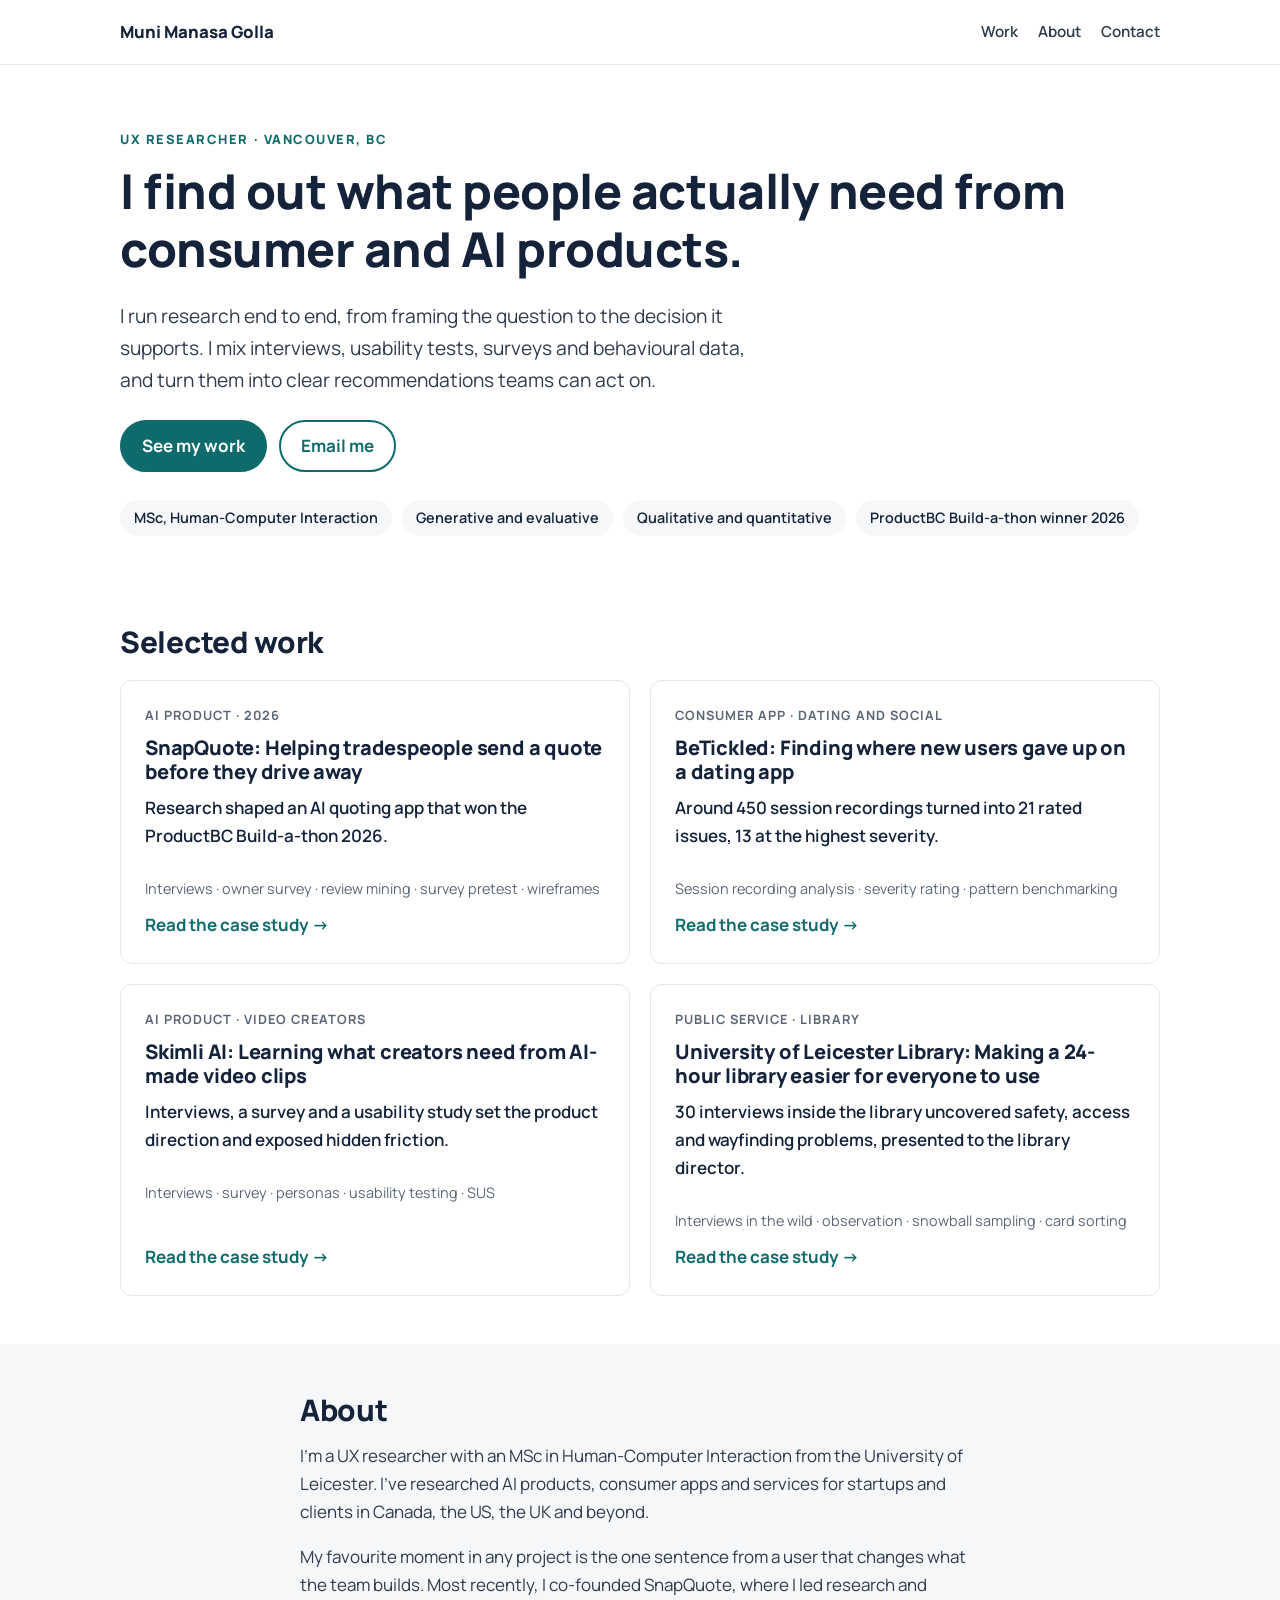
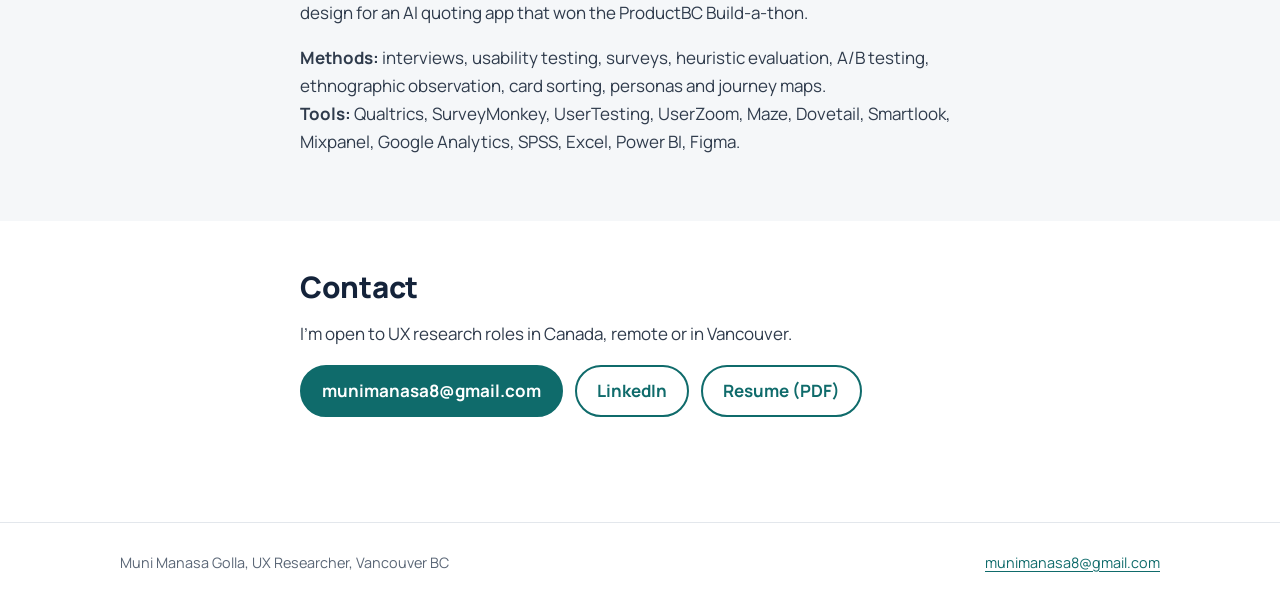
==== index.html @ 46dfc306 "Add files via upload" ====
<!doctype html>
<html lang="en">
<head>
<meta charset="utf-8">
<meta name="viewport" content="width=device-width, initial-scale=1">
<title>Muni Manasa Golla, UX Researcher</title>
<meta name="description" content="UX researcher in Vancouver, BC, researching consumer and AI products end to end.">
<link rel="preconnect" href="https://fonts.googleapis.com">
<link rel="preconnect" href="https://fonts.gstatic.com" crossorigin>
<link rel="stylesheet" href="https://fonts.googleapis.com/css2?family=Manrope:wght@400;600;700;800&display=swap">
<link rel="stylesheet" href="styles.css">
</head>
<body>
<a class="skip" href="#main">Skip to content</a>
<header class="top"><div class="wrap">
<a class="brand" href="index.html">Muni Manasa Golla</a>
<nav aria-label="Main"><ul>
<li><a href="index.html#work">Work</a></li>
<li class="opt"><a href="index.html#about">About</a></li>
<li><a href="index.html#contact">Contact</a></li>
</ul></nav>
</div></header>
<main id="main">
<section class="hero"><div class="wrap">
<p class="eyebrow">UX Researcher · Vancouver, BC</p>
<h1>I find out what people actually need from consumer and AI products.</h1>
<p class="lede">I run research end to end, from framing the question to the decision it supports. I mix interviews, usability tests, surveys and behavioural data, and turn them into clear recommendations teams can act on.</p>
<div class="actions">
<a class="btn primary" href="#work">See my work</a>
<a class="btn" href="mailto:munimanasa8@gmail.com">Email me</a>
</div>
<ul class="facts" aria-label="At a glance">
<li>MSc, Human-Computer Interaction</li>
<li>Generative and evaluative</li>
<li>Qualitative and quantitative</li>
<li>ProductBC Build-a-thon winner 2026</li>
</ul>
</div></section>

<section class="section" id="work" aria-labelledby="work-h"><div class="wrap">
<h2 id="work-h">Selected work</h2>
<div class="cards">
<article class="card">
<span class="tag">AI product · 2026</span>
<h3><a href="snapquote.html">SnapQuote: Helping tradespeople send a quote before they drive away</a></h3>
<p class="outcome">Research shaped an AI quoting app that won the ProductBC Build-a-thon 2026.</p>
<p class="methods">Interviews · owner survey · review mining · survey pretest · wireframes</p>
<span class="more" aria-hidden="true">Read the case study &rarr;</span>
</article>
<article class="card">
<span class="tag">Consumer app · Dating and social</span>
<h3><a href="betickled.html">BeTickled: Finding where new users gave up on a dating app</a></h3>
<p class="outcome">Around 450 session recordings turned into 21 rated issues, 13 at the highest severity.</p>
<p class="methods">Session recording analysis · severity rating · pattern benchmarking</p>
<span class="more" aria-hidden="true">Read the case study &rarr;</span>
</article>
<article class="card">
<span class="tag">AI product · Video creators</span>
<h3><a href="skimli.html">Skimli AI: Learning what creators need from AI-made video clips</a></h3>
<p class="outcome">Interviews, a survey and a usability study set the product direction and exposed hidden friction.</p>
<p class="methods">Interviews · survey · personas · usability testing · SUS</p>
<span class="more" aria-hidden="true">Read the case study &rarr;</span>
</article>
<article class="card">
<span class="tag">Public service · Library</span>
<h3><a href="leicester.html">University of Leicester Library: Making a 24-hour library easier for everyone to use</a></h3>
<p class="outcome">30 interviews inside the library uncovered safety, access and wayfinding problems, presented to the library director.</p>
<p class="methods">Interviews in the wild · observation · snowball sampling · card sorting</p>
<span class="more" aria-hidden="true">Read the case study &rarr;</span>
</article>
</div>
</div></section>

<section class="section about" id="about" aria-labelledby="about-h"><div class="wrap read">
<h2 id="about-h">About</h2>
<p>I'm a UX researcher with an MSc in Human-Computer Interaction from the University of Leicester. I've researched AI products, consumer apps and services for startups and clients in Canada, the US, the UK and beyond.</p>
<p>My favourite moment in any project is the one sentence from a user that changes what the team builds. Most recently, I co-founded SnapQuote, where I led research and design for an AI quoting app that won the ProductBC Build-a-thon.</p>
<p><strong>Methods:</strong> interviews, usability testing, surveys, heuristic evaluation, A/B testing, ethnographic observation, card sorting, personas and journey maps.<br>
<strong>Tools:</strong> Qualtrics, SurveyMonkey, UserTesting, UserZoom, Maze, Dovetail, Smartlook, Mixpanel, Google Analytics, SPSS, Excel, Power BI, Figma.</p>
</div></section>

<section class="section" id="contact" aria-labelledby="contact-h"><div class="wrap read">
<h2 id="contact-h">Contact</h2>
<p>I'm open to UX research roles in Canada, remote or in Vancouver.</p>
<ul class="contact-list">
<li><a class="btn primary" href="mailto:munimanasa8@gmail.com">munimanasa8@gmail.com</a></li>
<li><a class="btn" href="https://www.linkedin.com/in/munimanasagolla/">LinkedIn</a></li>
<li><a class="btn" href="Muni-Golla-Resume.pdf">Resume (PDF)</a></li>
</ul>
</div></section>
</main>
<footer><div class="wrap">
<span>Muni Manasa Golla, UX Researcher, Vancouver BC</span>
<span><a href="mailto:munimanasa8@gmail.com">munimanasa8@gmail.com</a></span>
</div></footer>
</body>
</html>
---- styles.css ----
/* Quiet, recruiter-friendly portfolio: white page, navy ink, one teal accent. */
:root{
  --ink:#14233a;        /* headings */
  --text:#2f3b4c;       /* body, 11.6:1 on white */
  --muted:#5a6676;      /* secondary, 5.9:1 on white */
  --line:#e3e7ec;
  --bg:#ffffff;
  --soft:#f5f7f9;
  --accent:#0f6b6b;     /* links and buttons, 6.4:1 on white */
  --accent-ink:#ffffff;
  --gap-bg:#fff4d6;
  --gap-ink:#6b4a00;
  --radius:12px;
  --wrap:1080px;
  --read:720px;
}
*{box-sizing:border-box}
html{-webkit-text-size-adjust:100%}
body{margin:0;background:var(--bg);color:var(--text);font:400 17px/1.65 "Manrope",system-ui,-apple-system,"Segoe UI",Roboto,Arial,sans-serif}
img{max-width:100%;height:auto;display:block}
a{color:var(--accent);text-underline-offset:3px}
a:hover{text-decoration-thickness:2px}
:focus-visible{outline:3px solid var(--accent);outline-offset:3px;border-radius:4px}
h1,h2,h3{color:var(--ink);line-height:1.2;margin:0 0 .5em;font-weight:800;letter-spacing:-.01em}
h1{font-size:clamp(2rem,5vw,3rem)}
h2{font-size:clamp(1.4rem,3vw,1.85rem);margin-top:2.2em}
h3{font-size:1.15rem;margin-top:1.6em}
p{margin:0 0 1em}
ul,ol{padding-left:1.25em;margin:0 0 1em}
li{margin:.3em 0}
.wrap{max-width:var(--wrap);margin:0 auto;padding:0 20px}
.read{max-width:var(--read)}
.skip{position:absolute;left:-999px;top:8px;background:var(--ink);color:#fff;padding:8px 14px;border-radius:6px;z-index:10}
.skip:focus{left:12px}

/* Header */
.top{border-bottom:1px solid var(--line);background:#fff;position:sticky;top:0;z-index:5}
.top .wrap{display:flex;align-items:center;justify-content:space-between;gap:16px;min-height:64px}
.brand{font-weight:800;color:var(--ink);text-decoration:none;font-size:1.05rem}
.top nav ul{list-style:none;display:flex;gap:20px;margin:0;padding:0}
.top nav a{color:var(--text);text-decoration:none;font-weight:600;font-size:.95rem;padding:10px 0;display:inline-block}
.top nav a:hover{color:var(--accent)}

/* Hero */
.hero{padding:64px 0 40px}
.eyebrow{font-size:.8rem;font-weight:800;letter-spacing:.12em;text-transform:uppercase;color:var(--accent);margin-bottom:12px}
.lede{font-size:1.2rem;color:var(--text);max-width:640px}
.actions{display:flex;flex-wrap:wrap;gap:12px;margin-top:24px}
.btn{display:inline-flex;align-items:center;min-height:46px;padding:10px 20px;border-radius:999px;border:2px solid var(--accent);font-weight:700;text-decoration:none;color:var(--accent)}
.btn.primary{background:var(--accent);color:var(--accent-ink)}
.facts{display:flex;flex-wrap:wrap;gap:10px;margin:28px 0 0;padding:0;list-style:none}
.facts li{background:var(--soft);border-radius:999px;padding:6px 14px;font-size:.9rem;font-weight:600;color:var(--ink);margin:0}

/* Cards */
.section{padding:48px 0}
.section h2{margin-top:0}
.cards{display:grid;grid-template-columns:repeat(2,1fr);gap:20px;margin-top:20px}
.card{border:1px solid var(--line);border-radius:var(--radius);padding:24px;display:flex;flex-direction:column;gap:10px;background:#fff;transition:border-color .15s}
.card:hover{border-color:var(--accent)}
.card .tag{font-size:.8rem;font-weight:700;color:var(--muted);text-transform:uppercase;letter-spacing:.08em}
.card h3{margin:0;font-size:1.25rem}
.card h3 a{color:var(--ink);text-decoration:none}
.card h3 a::after{content:"";position:absolute;inset:0}
.card{position:relative}
.card .outcome{color:var(--ink);font-weight:600}
.card .methods{font-size:.9rem;color:var(--muted);margin:0}
.card .more{margin-top:auto;font-weight:700;color:var(--accent)}

.about{background:var(--soft)}
.contact-list{list-style:none;padding:0;display:flex;flex-wrap:wrap;gap:12px}
.contact-list li{margin:0}

/* Case study pages */
.case-hero{padding:48px 0 24px}
.back{display:inline-block;margin-bottom:20px;font-weight:700;text-decoration:none}
.summary{border:1px solid var(--line);border-radius:var(--radius);padding:20px 24px;margin:24px 0 8px;background:var(--soft)}
.summary dl{display:grid;grid-template-columns:150px 1fr;gap:8px 20px;margin:0}
.summary dt{font-weight:700;color:var(--ink)}
.summary dd{margin:0}
.summary .result{grid-column:1/-1;margin-top:8px;padding-top:12px;border-top:1px solid var(--line);font-weight:700;color:var(--ink)}
.finding{border-left:4px solid var(--accent);padding:4px 0 4px 18px;margin:24px 0}
.finding h3{margin-top:0}
.finding .label{font-weight:800;color:var(--ink)}
blockquote{margin:16px 0;padding:12px 18px;border-radius:8px;background:var(--soft);color:var(--ink);font-style:italic}
figure{margin:28px 0}
figcaption{font-size:.9rem;color:var(--muted);margin-top:8px}
table{border-collapse:collapse;width:100%;margin:12px 0 20px;font-size:.95rem}
th,td{text-align:left;padding:10px 12px;border-bottom:1px solid var(--line);vertical-align:top}
th{color:var(--ink)}
.table-wrap{overflow-x:auto}
.next{display:flex;justify-content:space-between;gap:16px;flex-wrap:wrap;border-top:1px solid var(--line);margin-top:48px;padding-top:24px}
.next a{font-weight:700;text-decoration:none}

/* Gaps for Muni to fill. Remove the span once filled. */
.gap{background:var(--gap-bg);color:var(--gap-ink);font-weight:700;padding:1px 6px;border-radius:4px;font-style:normal}

footer{border-top:1px solid var(--line);padding:28px 0;margin-top:40px;color:var(--muted);font-size:.9rem}
footer .wrap{display:flex;justify-content:space-between;flex-wrap:wrap;gap:8px}

@media (max-width:720px){
  body{font-size:16px}
  .cards{grid-template-columns:1fr}
  .top nav ul{gap:14px}
  .top nav .opt{display:none}
  .hero{padding:40px 0 24px}
  .summary dl{grid-template-columns:1fr;gap:2px}
  .summary dt{margin-top:8px}
}
@media (prefers-reduced-motion:reduce){*{transition:none!important}}
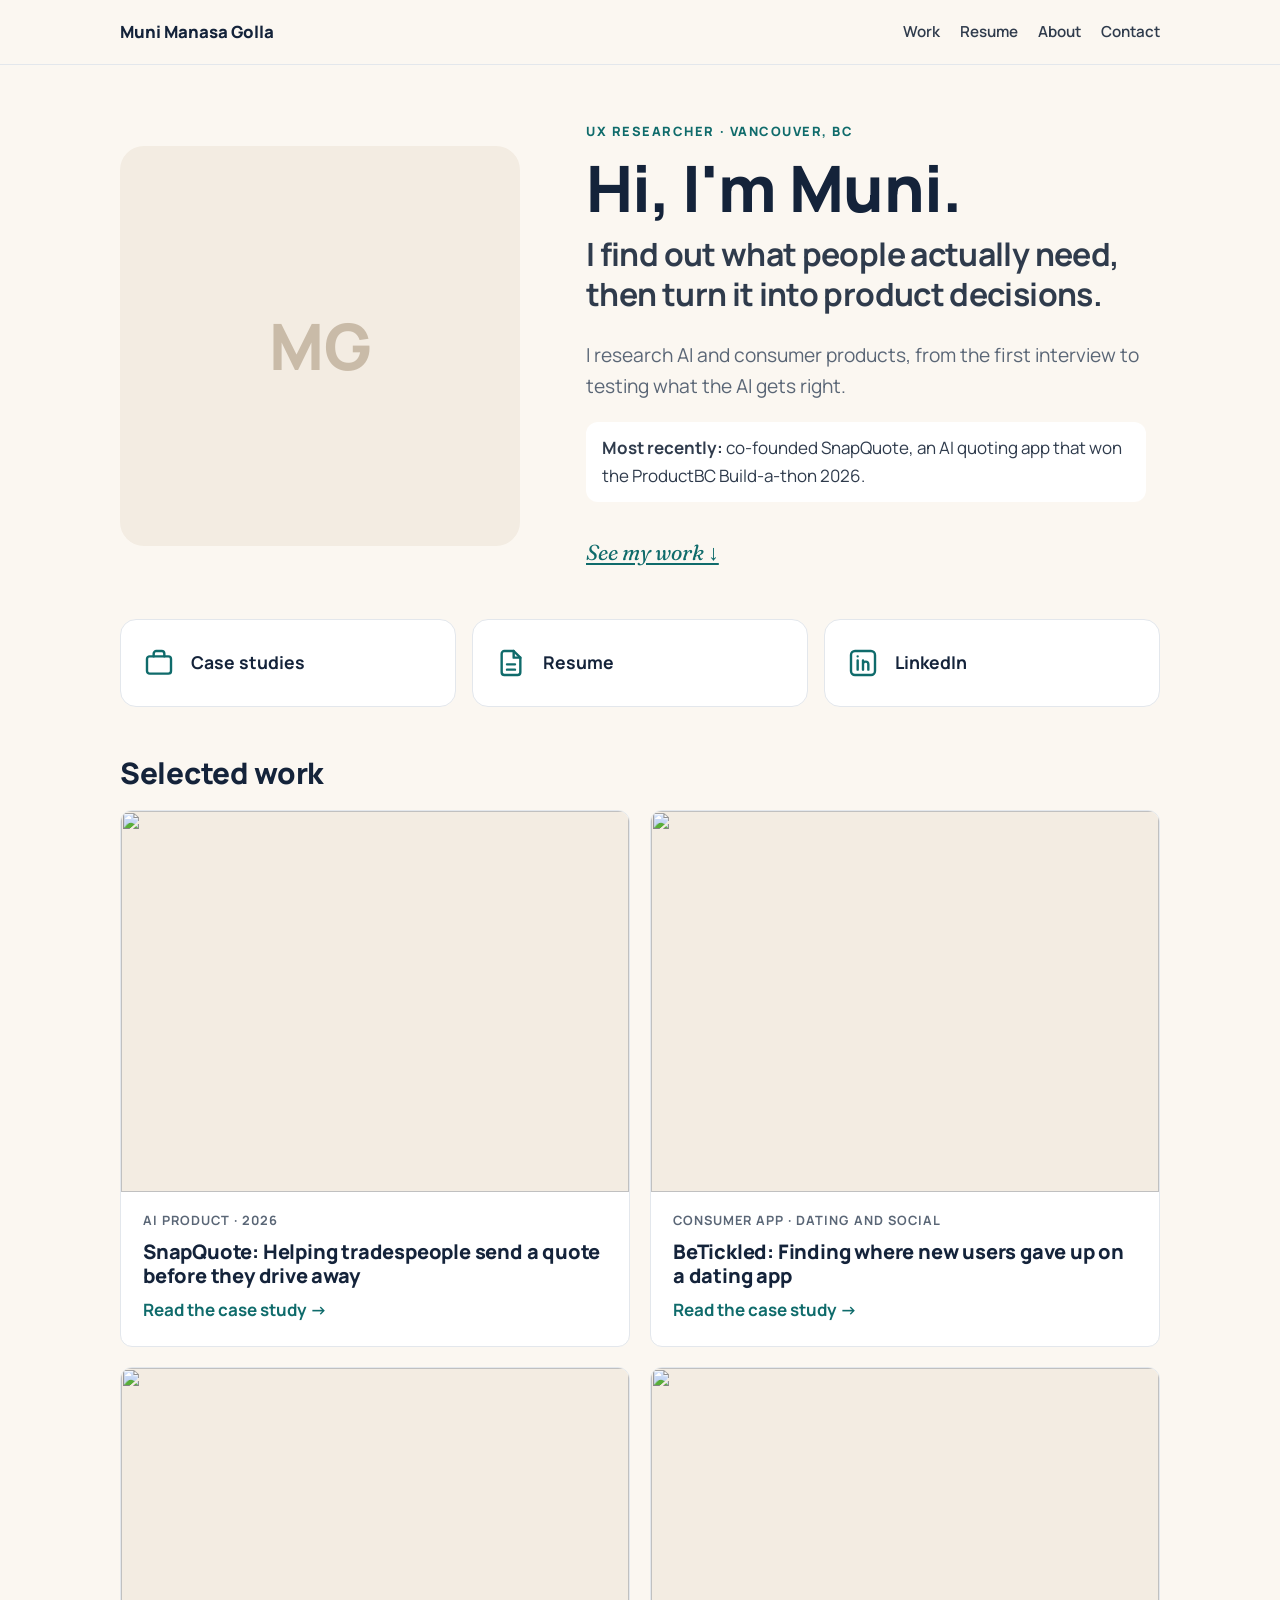
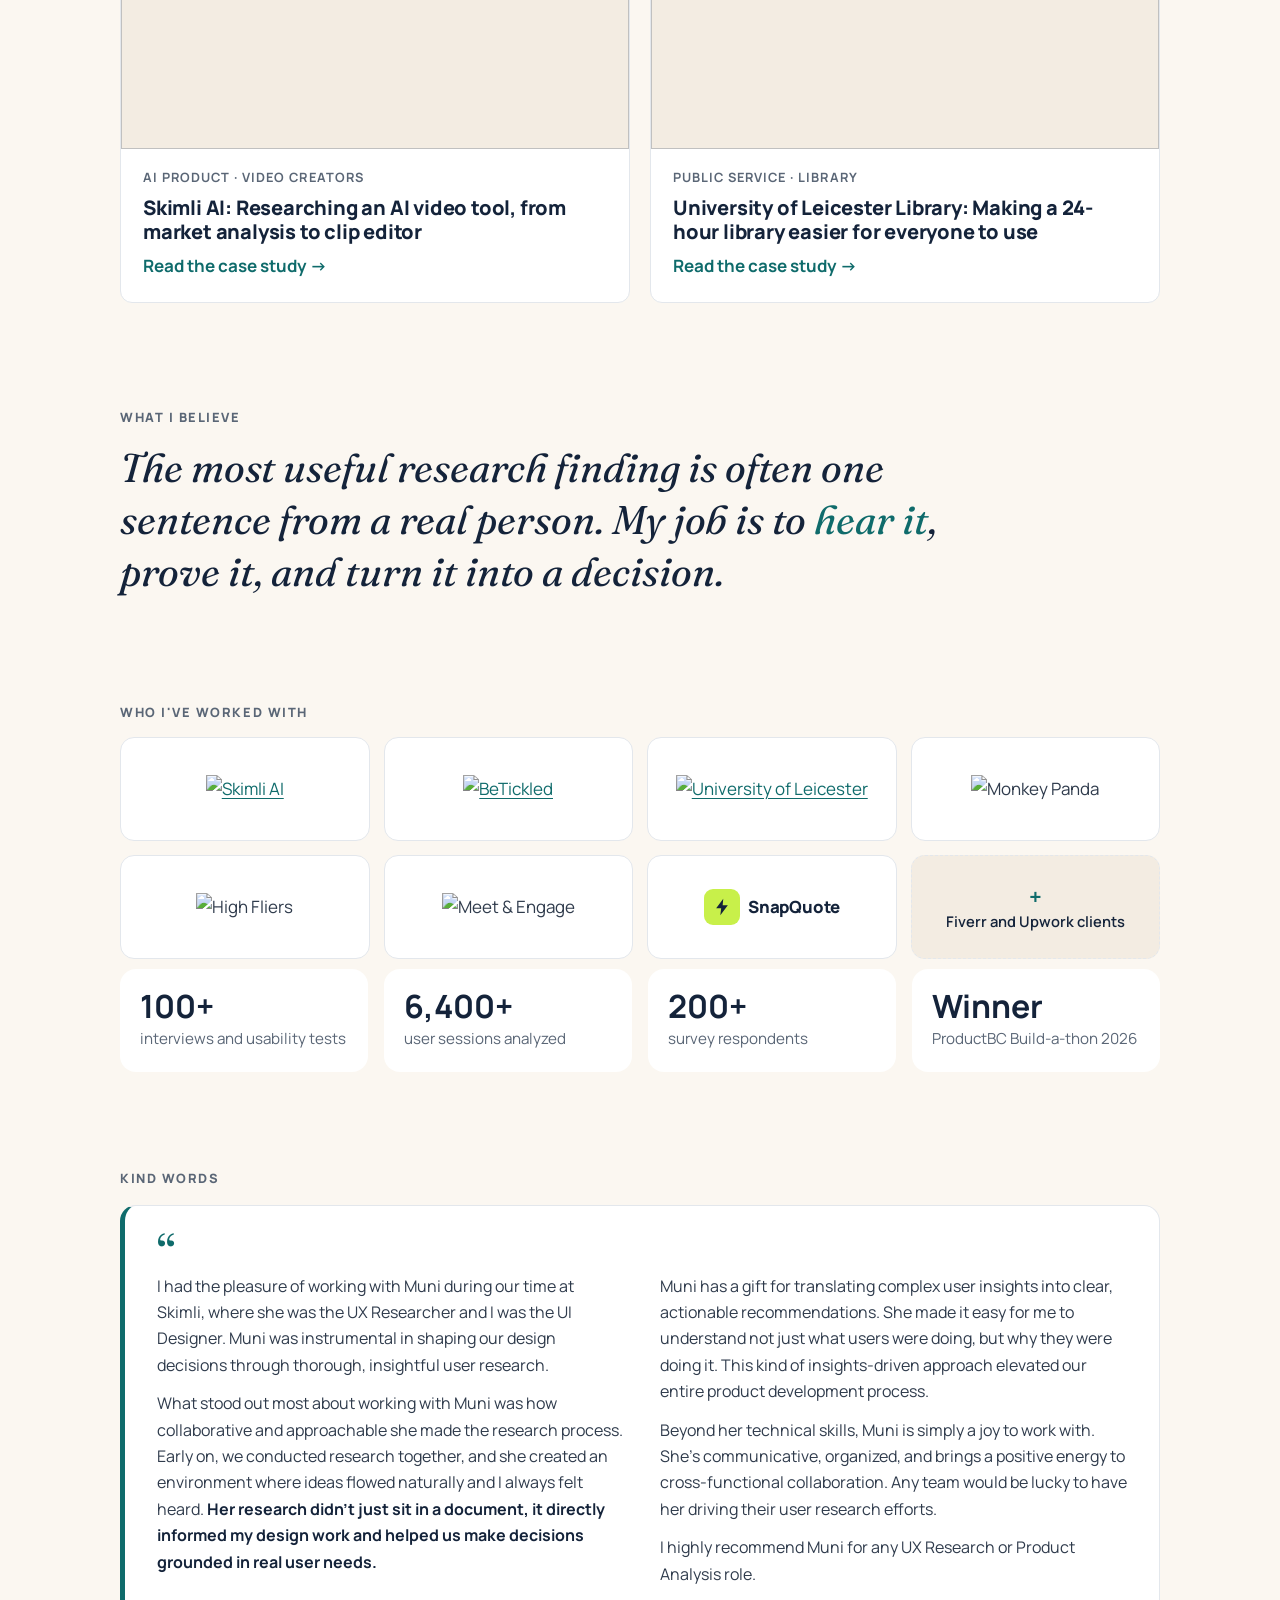
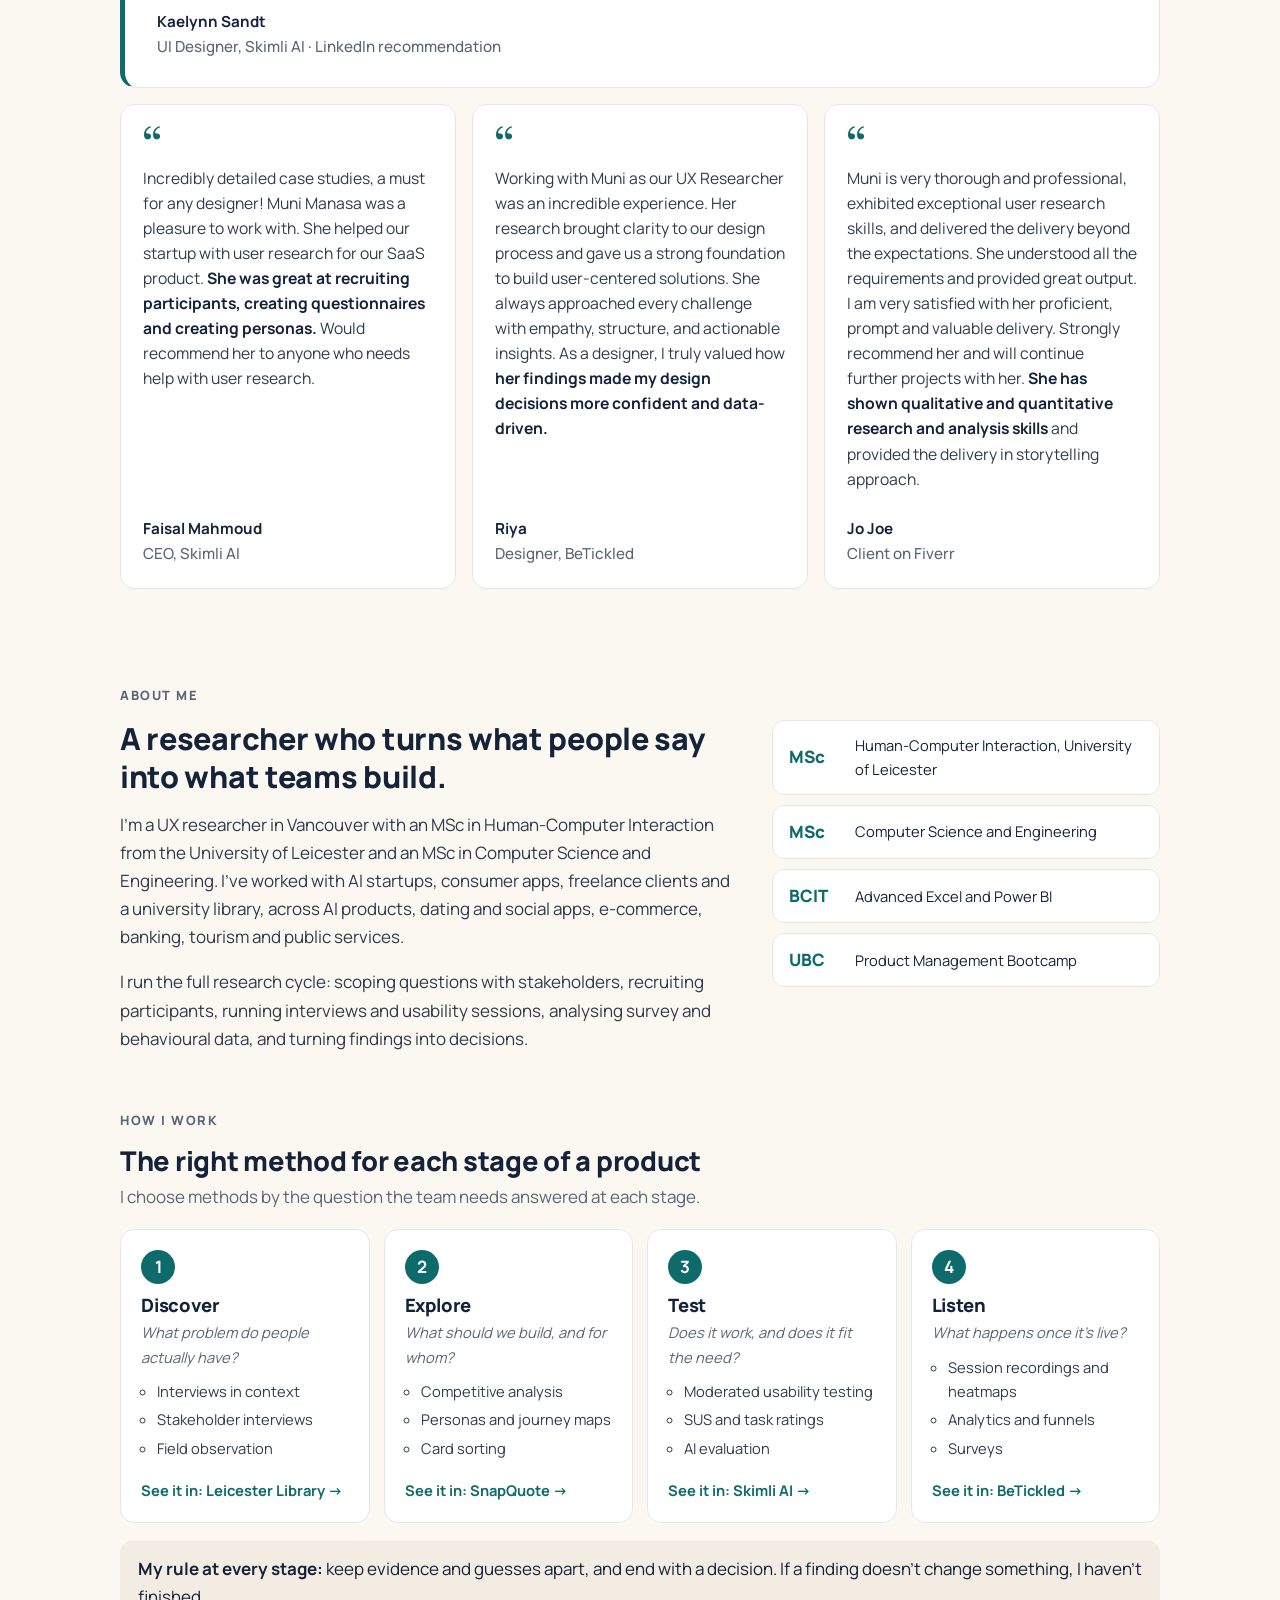
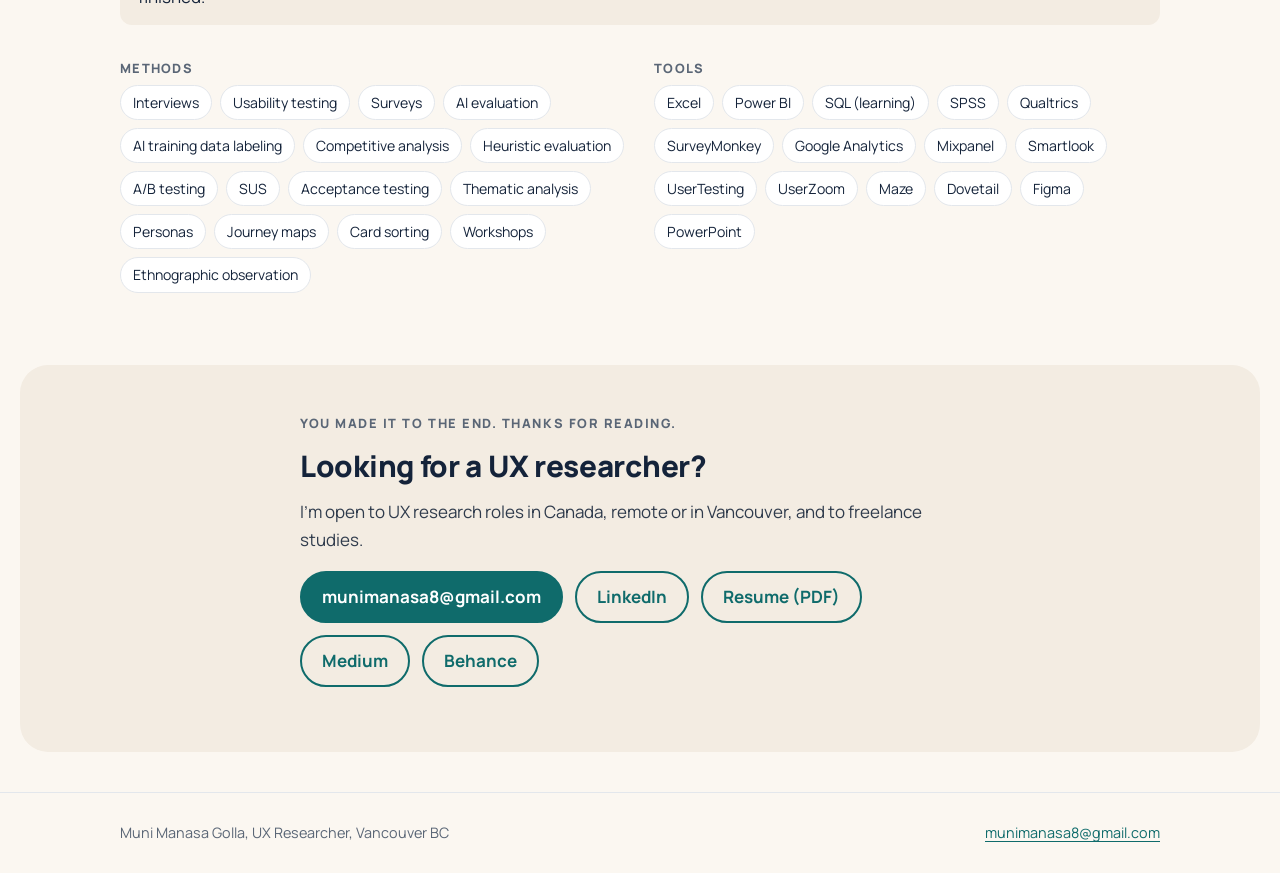
==== commit dad05399: "Add files via upload" ====
--- a/index.html
+++ b/index.html
@@ -7,7 +7,7 @@
 <meta name="description" content="UX researcher in Vancouver, BC, researching consumer and AI products end to end.">
 <link rel="preconnect" href="https://fonts.googleapis.com">
 <link rel="preconnect" href="https://fonts.gstatic.com" crossorigin>
-<link rel="stylesheet" href="https://fonts.googleapis.com/css2?family=Manrope:wght@400;600;700;800&display=swap">
+<link rel="stylesheet" href="https://fonts.googleapis.com/css2?family=Manrope:wght@400;600;700;800&family=Fraunces:ital,opsz,wght@1,9..144,500&display=swap">
 <link rel="stylesheet" href="styles.css">
 </head>
 <body>
@@ -16,76 +16,134 @@
 <a class="brand" href="index.html">Muni Manasa Golla</a>
 <nav aria-label="Main"><ul>
 <li><a href="index.html#work">Work</a></li>
+<li class="opt"><a href="Muni-Golla-Resume.pdf" target="_blank" rel="noopener">Resume</a></li>
 <li class="opt"><a href="index.html#about">About</a></li>
 <li><a href="index.html#contact">Contact</a></li>
 </ul></nav>
 </div></header>
 <main id="main">
-<section class="hero"><div class="wrap">
+<section class="hero2"><div class="wrap hero-grid">
+<figure class="portrait"><span class="initials" aria-hidden="true">MG</span><img src="img/muni.jpg" alt="Portrait of Muni Manasa Golla" width="360" height="360" onerror="this.remove()"></figure>
+<div>
 <p class="eyebrow">UX Researcher · Vancouver, BC</p>
-<h1>I find out what people actually need from consumer and AI products.</h1>
-<p class="lede">I run research end to end, from framing the question to the decision it supports. I mix interviews, usability tests, surveys and behavioural data, and turn them into clear recommendations teams can act on.</p>
-<div class="actions">
-<a class="btn primary" href="#work">See my work</a>
-<a class="btn" href="mailto:munimanasa8@gmail.com">Email me</a>
+<h1 class="hi">Hi, I'm Muni.<br><span>I find out what people actually need, then turn it into product decisions.</span></h1>
+<p class="lede">I research AI and consumer products, from the first interview to testing what the AI gets right.</p>
+<p class="now"><strong>Most recently:</strong> co-founded SnapQuote, an AI quoting app that won the ProductBC Build-a-thon 2026.</p>
+<a class="serif-link" href="#work">See my work &darr;</a>
 </div>
-<ul class="facts" aria-label="At a glance">
-<li>MSc, Human-Computer Interaction</li>
-<li>Generative and evaluative</li>
-<li>Qualitative and quantitative</li>
-<li>ProductBC Build-a-thon winner 2026</li>
-</ul>
+</div></section>
+
+<section class="tiles-wrap" aria-label="Quick links"><div class="wrap tiles">
+<a class="tile" href="#work"><svg viewBox="0 0 24 24" aria-hidden="true"><rect x="3" y="7" width="18" height="13" rx="2"/><path d="M8 7V5a2 2 0 0 1 2-2h4a2 2 0 0 1 2 2v2"/></svg><span><strong>Case studies</strong></span></a>
+<a class="tile" href="Muni-Golla-Resume.pdf" target="_blank" rel="noopener"><svg viewBox="0 0 24 24" aria-hidden="true"><path d="M14 3H7a2 2 0 0 0-2 2v14a2 2 0 0 0 2 2h10a2 2 0 0 0 2-2V8z"/><path d="M14 3v5h5M9 13h6M9 17h6"/></svg><span><strong>Resume</strong></span></a>
+<a class="tile" href="https://www.linkedin.com/in/munimanasagolla/"><svg viewBox="0 0 24 24" aria-hidden="true"><rect x="3" y="3" width="18" height="18" rx="3"/><path d="M8 10v7M8 7v.01M12 17v-4a2 2 0 0 1 4 0v4M12 10v7"/></svg><span><strong>LinkedIn</strong></span></a>
 </div></section>
 
 <section class="section" id="work" aria-labelledby="work-h"><div class="wrap">
 <h2 id="work-h">Selected work</h2>
 <div class="cards">
-<article class="card">
-<span class="tag">AI product · 2026</span>
+<article class="card wcard">
+<div class="wthumb"><img src="img/thumb-snapquote.jpg" alt="" width="1200" height="900" loading="lazy"><span class="wover" aria-hidden="true">SnapQuote: Helping tradespeople send a quote before they drive away</span></div>
+<div class="wbody"><span class="tag">AI product · 2026</span>
 <h3><a href="snapquote.html">SnapQuote: Helping tradespeople send a quote before they drive away</a></h3>
-<p class="outcome">Research shaped an AI quoting app that won the ProductBC Build-a-thon 2026.</p>
-<p class="methods">Interviews · owner survey · review mining · survey pretest · wireframes</p>
-<span class="more" aria-hidden="true">Read the case study &rarr;</span>
+<span class="more" aria-hidden="true">Read the case study &rarr;</span></div>
 </article>
-<article class="card">
-<span class="tag">Consumer app · Dating and social</span>
+<article class="card wcard">
+<div class="wthumb"><img src="img/thumb-betickled.jpg" alt="" width="1200" height="900" loading="lazy"><span class="wover" aria-hidden="true">BeTickled: Finding where new users gave up on a dating app</span></div>
+<div class="wbody"><span class="tag">Consumer app · Dating and social</span>
 <h3><a href="betickled.html">BeTickled: Finding where new users gave up on a dating app</a></h3>
-<p class="outcome">Around 450 session recordings turned into 21 rated issues, 13 at the highest severity.</p>
-<p class="methods">Session recording analysis · severity rating · pattern benchmarking</p>
-<span class="more" aria-hidden="true">Read the case study &rarr;</span>
+<span class="more" aria-hidden="true">Read the case study &rarr;</span></div>
 </article>
-<article class="card">
-<span class="tag">AI product · Video creators</span>
-<h3><a href="skimli.html">Skimli AI: Learning what creators need from AI-made video clips</a></h3>
-<p class="outcome">Interviews, a survey and a usability study set the product direction and exposed hidden friction.</p>
-<p class="methods">Interviews · survey · personas · usability testing · SUS</p>
-<span class="more" aria-hidden="true">Read the case study &rarr;</span>
+<article class="card wcard">
+<div class="wthumb"><img src="img/thumb-skimli.jpg" alt="" width="1200" height="900" loading="lazy"><span class="wover" aria-hidden="true">Skimli AI: Researching an AI video tool, from market analysis to clip editor</span></div>
+<div class="wbody"><span class="tag">AI product · Video creators</span>
+<h3><a href="skimli.html">Skimli AI: Researching an AI video tool, from market analysis to clip editor</a></h3>
+<span class="more" aria-hidden="true">Read the case study &rarr;</span></div>
 </article>
-<article class="card">
-<span class="tag">Public service · Library</span>
+<article class="card wcard">
+<div class="wthumb"><img src="img/thumb-leicester.jpg" alt="" width="1200" height="900" loading="lazy"><span class="wover" aria-hidden="true">University of Leicester Library: Making a 24-hour library easier for everyone to use</span></div>
+<div class="wbody"><span class="tag">Public service · Library</span>
 <h3><a href="leicester.html">University of Leicester Library: Making a 24-hour library easier for everyone to use</a></h3>
-<p class="outcome">30 interviews inside the library uncovered safety, access and wayfinding problems, presented to the library director.</p>
-<p class="methods">Interviews in the wild · observation · snowball sampling · card sorting</p>
-<span class="more" aria-hidden="true">Read the case study &rarr;</span>
+<span class="more" aria-hidden="true">Read the case study &rarr;</span></div>
 </article>
 </div>
 </div></section>
 
-<section class="section about" id="about" aria-labelledby="about-h"><div class="wrap read">
-<h2 id="about-h">About</h2>
-<p>I'm a UX researcher with an MSc in Human-Computer Interaction from the University of Leicester. I've researched AI products, consumer apps and services for startups and clients in Canada, the US, the UK and beyond.</p>
-<p>My favourite moment in any project is the one sentence from a user that changes what the team builds. Most recently, I co-founded SnapQuote, where I led research and design for an AI quoting app that won the ProductBC Build-a-thon.</p>
-<p><strong>Methods:</strong> interviews, usability testing, surveys, heuristic evaluation, A/B testing, ethnographic observation, card sorting, personas and journey maps.<br>
-<strong>Tools:</strong> Qualtrics, SurveyMonkey, UserTesting, UserZoom, Maze, Dovetail, Smartlook, Mixpanel, Google Analytics, SPSS, Excel, Power BI, Figma.</p>
+<section class="mission"><div class="wrap">
+<p class="label">What I believe</p>
+<p class="statement">The most useful research finding is often one sentence from a real person. My job is to <em>hear it</em>, prove it, and turn it into a decision.</p>
 </div></section>
 
-<section class="section" id="contact" aria-labelledby="contact-h"><div class="wrap read">
-<h2 id="contact-h">Contact</h2>
-<p>I'm open to UX research roles in Canada, remote or in Vancouver.</p>
+<section class="section" aria-labelledby="with-h"><div class="wrap">
+<p class="label" id="with-h">Who I've worked with</p>
+<ul class="logos"><li><a href="skimli.html"><img src="img/logo-skimli.png" alt="Skimli AI" title="Skimli AI" loading="lazy"></a></li><li><a href="betickled.html"><img src="img/logo-betickled.png" alt="BeTickled" title="BeTickled" loading="lazy"></a></li><li><a href="leicester.html"><img src="img/logo-leicester.png" alt="University of Leicester" title="University of Leicester" loading="lazy"></a></li><li><img src="img/logo-monkeypanda.png" alt="Monkey Panda" title="Monkey Panda" loading="lazy"></li><li><img src="img/logo-highfliers.png" alt="High Fliers" title="High Fliers" loading="lazy"></li><li><img src="img/logo-meetengage.png" alt="Meet &amp; Engage" title="Meet &amp; Engage" loading="lazy"></li><li class="wordmark-sq"><a href="snapquote.html" title="SnapQuote"><span class="sq-icon" aria-hidden="true"><svg viewBox="0 0 24 24"><path d="M13.5 2 5 13.5h6L10 22l9-12h-6.2z" fill="#14233a"/></svg></span>SnapQuote</a></li><li class="more-clients"><span><b>+</b> Fiverr and Upwork clients</span></li></ul>
+<ul class="stats">
+<li><b>100+</b><span>interviews and usability tests</span></li>
+<li><b>6,400+</b><span>user sessions analyzed</span></li>
+<li><b>200+</b><span>survey respondents</span></li>
+<li><b>Winner</b><span>ProductBC Build-a-thon 2026</span></li>
+</ul>
+</div></section>
+
+
+
+<section class="section quotes" aria-labelledby="q-h"><div class="wrap">
+<p class="label" id="q-h">Kind words</p>
+<figure class="quote featured"><blockquote><p>I had the pleasure of working with Muni during our time at Skimli, where she was the UX Researcher and I was the UI Designer. Muni was instrumental in shaping our design decisions through thorough, insightful user research.</p>
+<p>What stood out most about working with Muni was how collaborative and approachable she made the research process. Early on, we conducted research together, and she created an environment where ideas flowed naturally and I always felt heard. <strong>Her research didn't just sit in a document, it directly informed my design work and helped us make decisions grounded in real user needs.</strong></p>
+<p>Muni has a gift for translating complex user insights into clear, actionable recommendations. She made it easy for me to understand not just what users were doing, but why they were doing it. This kind of insights-driven approach elevated our entire product development process.</p>
+<p>Beyond her technical skills, Muni is simply a joy to work with. She's communicative, organized, and brings a positive energy to cross-functional collaboration. Any team would be lucky to have her driving their user research efforts.</p>
+<p>I highly recommend Muni for any UX Research or Product Analysis role.</p></blockquote><figcaption><strong>Kaelynn Sandt</strong><span>UI Designer, Skimli AI · LinkedIn recommendation</span></figcaption></figure>
+<div class="reviews">
+<figure class="quote"><blockquote>Incredibly detailed case studies, a must for any designer! Muni Manasa was a pleasure to work with. She helped our startup with user research for our SaaS product. <strong>She was great at recruiting participants, creating questionnaires and creating personas.</strong> Would recommend her to anyone who needs help with user research.</blockquote><figcaption><strong>Faisal Mahmoud</strong><span>CEO, Skimli AI</span></figcaption></figure>
+<figure class="quote"><blockquote>Working with Muni as our UX Researcher was an incredible experience. Her research brought clarity to our design process and gave us a strong foundation to build user-centered solutions. She always approached every challenge with empathy, structure, and actionable insights. As a designer, I truly valued how <strong>her findings made my design decisions more confident and data-driven.</strong></blockquote><figcaption><strong>Riya</strong><span>Designer, BeTickled</span></figcaption></figure>
+<figure class="quote"><blockquote>Muni is very thorough and professional, exhibited exceptional user research skills, and delivered the delivery beyond the expectations. She understood all the requirements and provided great output. I am very satisfied with her proficient, prompt and valuable delivery. Strongly recommend her and will continue further projects with her. <strong>She has shown qualitative and quantitative research and analysis skills</strong> and provided the delivery in storytelling approach.</blockquote><figcaption><strong>Jo Joe</strong><span>Client on Fiverr</span></figcaption></figure>
+</div>
+</div></section>
+
+<section class="section how" id="about" aria-labelledby="about-h"><div class="wrap">
+<p class="label">About me</p>
+<div class="about2">
+<div>
+<h2 id="about-h">A researcher who turns what people say into what teams build.</h2>
+<p>I'm a UX researcher in Vancouver with an MSc in Human-Computer Interaction from the University of Leicester and an MSc in Computer Science and Engineering. I've worked with AI startups, consumer apps, freelance clients and a university library, across AI products, dating and social apps, e-commerce, banking, tourism and public services.</p>
+<p>I run the full research cycle: scoping questions with stakeholders, recruiting participants, running interviews and usability sessions, analysing survey and behavioural data, and turning findings into decisions.</p>
+</div>
+<ul class="creds">
+<li><b>MSc</b><span>Human-Computer Interaction, University of Leicester</span></li>
+<li><b>MSc</b><span>Computer Science and Engineering</span></li>
+<li><b>BCIT</b><span>Advanced Excel and Power BI</span></li>
+<li><b>UBC</b><span>Product Management Bootcamp</span></li>
+</ul>
+</div>
+
+<p class="label how-label">How I work</p>
+<h2 class="proc-h">The right method for each stage of a product</h2>
+<p class="proc-lede">I choose methods by the question the team needs answered at each stage.</p>
+<ol class="process">
+<li><b>1</b><h3>Discover</h3><p class="q">What problem do people actually have?</p><ul><li>Interviews in context</li><li>Stakeholder interviews</li><li>Field observation</li></ul><a href="leicester.html">See it in: Leicester Library &rarr;</a></li>
+<li><b>2</b><h3>Explore</h3><p class="q">What should we build, and for whom?</p><ul><li>Competitive analysis</li><li>Personas and journey maps</li><li>Card sorting</li></ul><a href="snapquote.html">See it in: SnapQuote &rarr;</a></li>
+<li><b>3</b><h3>Test</h3><p class="q">Does it work, and does it fit the need?</p><ul><li>Moderated usability testing</li><li>SUS and task ratings</li><li>AI evaluation</li></ul><a href="skimli.html">See it in: Skimli AI &rarr;</a></li>
+<li><b>4</b><h3>Listen</h3><p class="q">What happens once it's live?</p><ul><li>Session recordings and heatmaps</li><li>Analytics and funnels</li><li>Surveys</li></ul><a href="betickled.html">See it in: BeTickled &rarr;</a></li>
+</ol>
+<p class="proc-rule"><strong>My rule at every stage:</strong> keep evidence and guesses apart, and end with a decision. If a finding doesn't change something, I haven't finished.</p>
+
+<div class="toolbox">
+<div><h3 class="chip-h">Methods</h3><ul class="chips"><li>Interviews</li><li>Usability testing</li><li>Surveys</li><li>AI evaluation</li><li>AI training data labeling</li><li>Competitive analysis</li><li>Heuristic evaluation</li><li>A/B testing</li><li>SUS</li><li>Acceptance testing</li><li>Thematic analysis</li><li>Personas</li><li>Journey maps</li><li>Card sorting</li><li>Workshops</li><li>Ethnographic observation</li></ul></div>
+<div><h3 class="chip-h">Tools</h3><ul class="chips"><li>Excel</li><li>Power BI</li><li>SQL (learning)</li><li>SPSS</li><li>Qualtrics</li><li>SurveyMonkey</li><li>Google Analytics</li><li>Mixpanel</li><li>Smartlook</li><li>UserTesting</li><li>UserZoom</li><li>Maze</li><li>Dovetail</li><li>Figma</li><li>PowerPoint</li></ul></div>
+</div>
+</div></section>
+
+<section class="section end" id="contact" aria-labelledby="contact-h"><div class="wrap read">
+<p class="label">You made it to the end. Thanks for reading.</p>
+<h2 id="contact-h">Looking for a UX researcher?</h2>
+<p>I'm open to UX research roles in Canada, remote or in Vancouver, and to freelance studies.</p>
 <ul class="contact-list">
 <li><a class="btn primary" href="mailto:munimanasa8@gmail.com">munimanasa8@gmail.com</a></li>
 <li><a class="btn" href="https://www.linkedin.com/in/munimanasagolla/">LinkedIn</a></li>
-<li><a class="btn" href="Muni-Golla-Resume.pdf">Resume (PDF)</a></li>
+<li><a class="btn" href="Muni-Golla-Resume.pdf" target="_blank" rel="noopener">Resume (PDF)</a></li>
+<li><a class="btn" href="https://medium.com/@munimanasa8">Medium</a></li>
+<li><a class="btn" href="https://www.behance.net/mansak1">Behance</a></li>
 </ul>
 </div></section>
 </main>
--- a/styles.css
+++ b/styles.css
@@ -107,3 +107,338 @@
   .summary dt{margin-top:8px}
 }
 @media (prefers-reduced-motion:reduce){*{transition:none!important}}
+
+/* ---------- Warm homepage ---------- */
+:root{--cream:#fbf7f1;--sand:#f3ece2;--serif:"Fraunces",Georgia,serif}
+body{background:var(--cream)}
+.top{background:var(--cream)}
+.card{background:#fff}
+.hero2{padding:56px 0 40px}
+.hero-grid{display:grid;grid-template-columns:minmax(0,5fr) minmax(0,7fr);gap:56px;align-items:center}
+.portrait{margin:0;position:relative;aspect-ratio:1/1;max-width:400px;border-radius:24px;overflow:hidden;background:var(--sand)}
+.portrait img{position:absolute;inset:0;width:100%;height:100%;object-fit:cover}
+.initials{position:absolute;inset:0;display:grid;place-items:center;font-size:4rem;font-weight:800;color:#c9bba8}
+.hi{font-size:clamp(2.4rem,6vw,4rem);line-height:1.05;margin-bottom:.4em}
+.hi span{display:block;font-size:.5em;line-height:1.25;font-weight:700;color:var(--text);margin-top:.4em}
+.now{background:#fff;border-radius:12px;padding:12px 16px;display:inline-block;max-width:560px}
+.serif-link{display:inline-block;margin-top:16px;font-family:var(--serif);font-style:italic;font-size:1.35rem;color:var(--accent)}
+.tiles-wrap{padding:8px 0 24px}
+.tiles{display:grid;grid-template-columns:repeat(3,1fr);gap:16px}
+.tile{display:flex;align-items:center;gap:16px;background:#fff;border:1px solid var(--line);border-radius:16px;padding:22px;text-decoration:none;color:var(--ink);min-height:88px;transition:border-color .15s,transform .15s}
+.tile:hover{border-color:var(--accent);transform:translateY(-2px)}
+.tile svg{width:32px;height:32px;flex:none;fill:none;stroke:var(--accent);stroke-width:1.8;stroke-linecap:round;stroke-linejoin:round}
+.tile strong{display:block;font-size:1.1rem}
+.tile small{color:var(--muted);font-size:.9rem}
+.label{font-size:.8rem;font-weight:800;letter-spacing:.12em;text-transform:uppercase;color:var(--muted);margin-bottom:14px}
+.mission{padding:56px 0}
+.statement{font-family:var(--serif);font-style:italic;font-size:clamp(1.6rem,3.6vw,2.5rem);line-height:1.3;color:var(--ink);max-width:900px;margin:0}
+.statement em{color:var(--accent)}
+.clients{list-style:none;padding:0;margin:0 0 32px;display:flex;flex-wrap:wrap;gap:12px 32px}
+.clients li{font-size:1.25rem;font-weight:800;color:#8a7f72;margin:0}
+.clients a{color:inherit;text-decoration:none}
+.clients a:hover{color:var(--accent)}
+.stats{list-style:none;padding:0;margin:0;display:grid;grid-template-columns:repeat(4,1fr);gap:16px}
+.stats li{background:#fff;border-radius:16px;padding:20px;margin:0}
+.stats b{display:block;font-size:2rem;color:var(--ink);line-height:1.1}
+.stats span{color:var(--muted);font-size:.95rem}
+.quotes .quote{margin:0 0 36px}
+.quote blockquote{background:none;padding:0;margin:0 0 8px;font-family:var(--serif);font-size:clamp(1.3rem,2.8vw,1.9rem);line-height:1.35;color:var(--ink)}
+.quote figcaption{font-size:.95rem;color:var(--muted);font-weight:600}
+.how-grid{display:grid;grid-template-columns:repeat(3,1fr);gap:28px;margin-bottom:28px}
+.how-grid h3{margin-top:0}
+.end{background:var(--sand);border-radius:28px;margin:24px 20px 0}
+.end h2{margin-top:0}
+@media (max-width:820px){
+  .hero-grid{grid-template-columns:1fr;gap:28px}
+  .portrait{max-width:340px}
+  .tiles,.how-grid{grid-template-columns:1fr}
+  .stats{grid-template-columns:repeat(2,1fr)}
+}
+
+/* ---------- Case study artifacts ---------- */
+.subtitle{font-size:1.15rem;color:var(--text);max-width:640px}
+.summary{background:#fff}
+.summary .label{margin-bottom:12px}
+article h2{border-top:1px solid var(--line);padding-top:1.4em}
+.steps{list-style:none;padding:0;margin:12px 0 8px;display:grid;grid-template-columns:repeat(3,1fr);gap:10px}
+.steps li{background:#fff;border:1px solid var(--line);border-radius:12px;padding:12px 14px;margin:0;display:flex;gap:10px;align-items:flex-start;font-weight:600;color:var(--ink);font-size:.95rem;line-height:1.35}
+.steps b{flex:none;width:26px;height:26px;border-radius:50%;background:var(--accent);color:#fff;display:grid;place-items:center;font-size:.85rem}
+.finding{background:#fff;border:1px solid var(--line);border-left:4px solid var(--accent);border-radius:12px;padding:18px 20px}
+.zoom{display:block;border-radius:12px;overflow:hidden;border:1px solid var(--line);background:#fff}
+figure a.zoom img{width:100%}
+.gallery{width:min(1040px,calc(100vw - 40px));margin-left:50%;transform:translateX(-50%)}
+.gallery ul{list-style:none;padding:0;margin:0;display:grid;grid-template-columns:repeat(4,1fr);gap:16px}
+.gallery li{margin:0;text-align:center}
+.gallery li span{display:block;margin-top:8px;font-weight:700;font-size:.9rem;color:var(--ink)}
+.gallery figcaption{text-align:center;margin-top:14px}
+.chart-fig{background:#fff;border:1px solid var(--line);border-radius:12px;padding:18px 20px}
+.chart-fig .ct{font-weight:800;color:var(--ink);font-size:1rem;margin:0 0 8px}
+.chart{width:100%;height:auto;display:block}
+.chart .cl{font:600 14px Manrope,system-ui,sans-serif;fill:#2f3b4c}
+.chart .cv{font:800 14px Manrope,system-ui,sans-serif;fill:#14233a}
+.chart .cb{fill:#0f6b6b}
+.chart .cr{stroke:#5a6676;stroke-width:1.5;stroke-dasharray:4 4}
+.chart .crl{font:600 12px Manrope,system-ui,sans-serif;fill:#5a6676}
+.stats.mini{margin:16px 0 24px}
+.stats.mini b{font-size:1.6rem}
+@media (max-width:720px){
+  .steps{grid-template-columns:1fr 1fr}
+  .gallery ul{grid-template-columns:1fr 1fr}
+  .stats.mini{grid-template-columns:1fr 1fr}
+}
+.gallery.phones li a.zoom{aspect-ratio:9/19}
+.gallery.phones li a.zoom img{height:100%;object-fit:cover;object-position:top}
+
+/* ---------- Phase methodology and tables ---------- */
+.phases{list-style:none;padding:0;margin:16px 0;display:grid;grid-template-columns:repeat(4,1fr);gap:12px;counter-reset:ph}
+.phases>li{background:#fff;border:1px solid var(--line);border-top:4px solid var(--accent);border-radius:12px;padding:14px 16px;margin:0;counter-increment:ph}
+.phases>li>b{display:block;color:var(--ink);margin-bottom:6px}
+.phases>li>b::before{content:counter(ph) ". ";color:var(--accent)}
+.phases ul{padding-left:1.1em;margin:0;font-size:.92rem}
+.phases ul li{margin:.25em 0}
+.table-fig{background:#fff;border:1px solid var(--line);border-radius:12px;padding:6px 16px 14px}
+.table-fig th[scope=row]{font-weight:700;color:var(--ink)}
+.table-fig td,.table-fig th{font-size:.92rem}
+.note{background:#fff;border:1px dashed var(--muted);border-radius:10px;padding:12px 16px}
+@media (max-width:720px){.phases{grid-template-columns:1fr 1fr}}
+.table-fig:has(thead th:nth-child(6)){width:min(1040px,calc(100vw - 40px));margin-left:50%;transform:translateX(-50%)}
+.personas{display:grid;grid-template-columns:repeat(3,1fr);gap:14px;width:min(1040px,calc(100vw - 40px));margin:16px 0 8px 50%;transform:translateX(-50%)}
+.persona{background:#fff;border:1px solid var(--line);border-radius:14px;padding:18px}
+.persona .ptag{font-size:.75rem;font-weight:800;letter-spacing:.1em;text-transform:uppercase;color:var(--accent);margin:0 0 6px}
+.persona h4{font-family:var(--serif);font-style:italic;font-weight:500;font-size:1.1rem;line-height:1.35;color:var(--ink);margin:0 0 12px}
+.persona dl{margin:0;font-size:.9rem}
+.persona dt{font-weight:800;color:var(--ink);margin-top:8px}
+.persona dd{margin:0}
+.gallery.wide3 ul{grid-template-columns:repeat(3,1fr);align-items:start}
+@media (max-width:820px){.personas,.gallery.wide3 ul{grid-template-columns:1fr}}
+.insight{background:var(--ink);color:#e9eef5;border-radius:18px;padding:24px 26px;margin:20px 0 8px}
+.insight .label{color:#9fb3c8}
+.insight .statement-sm{font-family:var(--serif);font-style:italic;font-size:1.45rem;line-height:1.35;color:#fff;margin:0 0 10px}
+.insight .statement-sm em{color:#8fd6cf}
+.insight p:last-child{margin:0;color:#c9d5e2}
+
+/* ---------- Two-column explorers (personas, competitors) ---------- */
+.explorer{display:grid;grid-template-columns:300px 1fr;gap:16px;width:min(1040px,calc(100vw - 40px));margin:18px 0 10px 50%;transform:translateX(-50%);align-items:start}
+.xlist{display:flex;flex-direction:column;gap:8px}
+.xlist button{display:flex;gap:12px;align-items:center;text-align:left;background:#fff;border:1px solid var(--line);border-radius:12px;padding:12px;font:inherit;color:var(--text);cursor:pointer;min-height:64px}
+.xlist button strong{display:block;color:var(--ink);font-size:.98rem}
+.xlist button small{display:block;color:var(--muted);font-size:.82rem;line-height:1.35}
+.xlist button[aria-selected=true]{border-color:var(--accent);box-shadow:inset 4px 0 0 var(--accent);background:#f2faf9}
+.xlist button:hover{border-color:var(--accent)}
+.av{flex:none;width:40px;height:40px;border-radius:50%;background:var(--sand);color:var(--ink);display:grid;place-items:center;font-weight:800;font-size:.85rem}
+.av.big{width:100%;height:100%;border-radius:0;font-size:2.4rem;color:#b9ab97}
+.xdetail{background:#fff;border:1px solid var(--line);border-radius:16px;padding:22px 24px;min-height:100%}
+.phead{display:grid;grid-template-columns:150px 1fr;gap:20px;align-items:start}
+.pphoto{margin:0;position:relative;aspect-ratio:1/1;border-radius:14px;overflow:hidden;background:var(--sand)}
+.pphoto img{position:absolute;inset:0;width:100%;height:100%;object-fit:cover}
+.ptag{font-size:.75rem;font-weight:800;letter-spacing:.1em;text-transform:uppercase;color:var(--accent);margin:0 0 6px}
+.pbio{margin:0 0 10px}
+.pfacts{list-style:none;padding:0;margin:0;display:flex;flex-wrap:wrap;gap:8px}
+.pfacts li{background:var(--soft);border-radius:999px;padding:4px 12px;font-size:.85rem;margin:0}
+.pfacts b{color:var(--ink);margin-right:6px}
+.pquote{font-family:var(--serif);font-size:1.15rem;margin:18px 0}
+.pgrid{display:grid;grid-template-columns:1fr 1fr;gap:4px 24px}
+.pgrid h5{margin:12px 0 4px;color:var(--ink);font-size:.95rem}
+.pgrid ul{margin:0;padding-left:1.1em;font-size:.93rem}
+.pmeta{list-style:none;padding:14px 0 0;margin:14px 0 0;border-top:1px solid var(--line);display:grid;grid-template-columns:repeat(3,1fr);gap:12px;font-size:.9rem}
+.pmeta li{margin:0}.pmeta b{display:block;color:var(--ink)}
+.cshot{margin:0 0 16px;position:relative;aspect-ratio:16/7;border-radius:12px;overflow:hidden;background:var(--sand);border:1px solid var(--line)}
+.cshot img{position:absolute;inset:0;width:100%;height:100%;object-fit:cover;object-position:top}
+.wordmark{position:absolute;inset:0;display:grid;place-items:center;font-size:2rem;font-weight:800;color:#b9ab97}
+.cname{font-size:1.5rem;margin:0 0 10px}
+.edge{padding-left:1.1em}.edge li{margin:.5em 0;font-weight:600;color:var(--ink)}
+.skimli-tab .av{background:var(--accent);color:#fff}
+@media (max-width:820px){
+  .explorer{grid-template-columns:1fr}
+  .xlist{flex-direction:row;overflow-x:auto;padding-bottom:4px}
+  .xlist button{min-width:220px}
+  .phead,.pgrid,.pmeta{grid-template-columns:1fr}
+  .pphoto{max-width:160px}
+}
+.pneed{background:var(--soft);border-radius:10px;padding:12px 16px;margin:18px 0;color:var(--ink)}
+/* ---- Case study v3: skim-friendly ---- */
+.bleed{width:min(1040px,calc(100vw - 40px));margin-left:50%;transform:translateX(-50%)}
+.hero-shot{width:min(1040px,calc(100vw - 32px));margin:8px 0 22px 50%;transform:translateX(-50%);background:#fff;border:1px solid var(--line);border-radius:16px;overflow:hidden;box-shadow:0 24px 60px -30px rgba(20,35,58,.35)}
+.hero-shot .browser{display:flex;gap:6px;padding:10px 14px;background:var(--sand);border-bottom:1px solid var(--line)}
+.hero-shot .browser span{width:10px;height:10px;border-radius:50%;background:#d8cdbd}
+.hero-shot img{display:block;width:100%;height:auto;max-height:460px;object-fit:cover;object-position:top}
+.results{list-style:none;padding:0;margin:4px 0 18px 50%;transform:translateX(-50%);width:min(1040px,calc(100vw - 32px));display:grid;grid-template-columns:repeat(4,1fr);gap:12px}
+.results li{margin:0;background:var(--accent);color:#fff;border-radius:14px;padding:16px 18px}
+.results b{display:block;font-size:1.6rem;line-height:1.15;font-weight:800;margin-bottom:6px}
+.results span{font-size:.88rem;line-height:1.4;opacity:.92;display:block}
+.lede{color:var(--muted)}
+.story{list-style:none;padding:0;margin:14px 0 8px 50%;transform:translateX(-50%);width:min(1040px,calc(100vw - 32px));display:grid;grid-template-columns:repeat(var(--n,5),1fr);gap:10px}
+.story li{margin:0}
+.story a{display:flex;flex-direction:column;height:100%;background:#fff;border:1px solid var(--line);border-radius:14px;padding:16px;text-decoration:none;color:var(--text);transition:border-color .15s,transform .15s}
+.story a:hover,.story a:focus-visible{border-color:var(--accent);transform:translateY(-2px)}
+.story b{display:grid;place-items:center;width:30px;height:30px;border-radius:50%;background:var(--accent);color:#fff;margin-bottom:10px;font-size:.9rem}
+.story strong{color:var(--ink);font-size:1rem;margin-bottom:4px}
+.story span{font-size:.88rem;line-height:1.4;flex:1}
+.story em{font-style:normal;font-size:.75rem;font-weight:700;letter-spacing:.02em;color:var(--accent);margin-top:10px;padding-top:10px;border-top:1px solid var(--line)}
+h2[id]{scroll-margin-top:130px}
+.stepno{display:inline-grid;place-items:center;width:38px;height:38px;border-radius:50%;background:var(--accent);color:#fff;font-size:1.1rem;margin-right:12px;vertical-align:middle;position:relative;top:-3px}
+.mcard{display:grid;grid-template-columns:1.3fr 1fr 1fr;gap:0;background:var(--sand);border-radius:14px;margin:8px 0 22px;overflow:hidden}
+.mcard div{padding:14px 16px;border-left:1px solid #e6dccd}
+.mcard div:first-child{border-left:0}
+.mcard span{display:block;font-size:.7rem;font-weight:800;letter-spacing:.1em;text-transform:uppercase;color:var(--accent);margin-bottom:4px}
+.mcard p{margin:0;font-size:.92rem;line-height:1.45;color:var(--ink)}
+.shaped{display:flex;gap:12px;align-items:baseline;background:#fff;border:1px solid var(--line);border-radius:12px;padding:14px 18px;margin:26px 0 8px;color:var(--ink)}
+.shaped b{flex:none;font-size:.72rem;letter-spacing:.1em;text-transform:uppercase;color:#fff;background:var(--ink);border-radius:999px;padding:3px 10px}
+.themes{list-style:none;padding:0;margin:8px 0 20px;display:grid;grid-template-columns:1fr 1fr;gap:12px}
+.themes li{margin:0;background:#fff;border:1px solid var(--line);border-radius:14px;padding:16px}
+.themes i{display:grid;place-items:center;width:38px;height:38px;border-radius:10px;background:#e3f0ef;color:var(--accent);margin-bottom:10px}
+.themes svg{width:20px;height:20px}
+.themes strong{display:block;color:var(--ink);margin-bottom:4px}
+.themes span{font-size:.92rem;line-height:1.45}
+.turn{font-size:1.15rem;font-weight:700;color:var(--ink);margin-top:28px}
+.bigquote{margin:18px 0 26px 50%;transform:translateX(-50%);width:min(900px,calc(100vw - 32px));background:var(--ink);color:#fff;border-radius:18px;padding:32px 36px;font-style:normal}
+.bigquote p{font-family:var(--serif);font-size:clamp(1.25rem,2.6vw,1.75rem);line-height:1.4;margin:0 0 12px;color:#fff}
+.bigquote cite{font-style:normal;font-size:.85rem;opacity:.75}
+.ba{display:grid;grid-template-columns:1fr 1fr;gap:14px;margin:18px 0 22px 50%;transform:translateX(-50%);width:min(1040px,calc(100vw - 32px))}
+.ba figure{margin:0;background:#fff;border:1px solid var(--line);border-radius:14px;padding:12px;position:relative;display:flex;flex-direction:column}
+.ba img{width:100%;height:280px;object-fit:contain;background:var(--soft);border-radius:8px;border:1px solid var(--line)}
+.ba figcaption{font-size:.88rem;color:var(--muted);margin-top:10px}
+.ba .tag{position:absolute;top:20px;left:20px;z-index:1;font-size:.72rem;font-weight:800;letter-spacing:.08em;text-transform:uppercase;border-radius:999px;padding:4px 10px;color:#fff}
+.ba .tag.before{background:#8a4b2e}.ba .tag.after{background:var(--accent)}
+.ok{display:inline-block;background:#e3f0ef;color:var(--accent);font-weight:700;border-radius:999px;padding:2px 10px;font-size:.85rem}
+details.more{margin:-6px 0 14px}
+details.more summary{cursor:pointer;font-weight:700;color:var(--accent);padding:8px 0}
+.outcomes{list-style:none;padding:0;display:grid;grid-template-columns:1fr 1fr;gap:12px}
+.outcomes li{margin:0;background:#fff;border:1px solid var(--line);border-top:4px solid var(--accent);border-radius:12px;padding:16px;font-size:.94rem;line-height:1.5}
+.outcomes b{display:block;color:var(--ink);font-size:1.05rem;margin-bottom:6px}
+.toc{position:fixed;left:0;right:0;top:var(--toc-top,57px);z-index:4;background:rgba(251,247,241,.96);backdrop-filter:blur(6px);border-bottom:1px solid var(--line);transform:translateY(-120%);opacity:0;transition:transform .2s,opacity .2s;pointer-events:none}
+.toc.show{transform:none;opacity:1;pointer-events:auto}
+.toc p{display:none}
+.toc ol{list-style:none;margin:0 auto;padding:8px 16px;display:flex;gap:6px;max-width:1040px;overflow-x:auto;scrollbar-width:none;counter-reset:t}
+.toc li{margin:0;flex:none;counter-increment:t}
+.toc a{display:block;padding:6px 12px;border-radius:999px;font-size:.85rem;font-weight:600;color:var(--muted);text-decoration:none;white-space:nowrap}
+.toc li:not(:last-child) a::before{content:counter(t) ". "}
+.toc a:hover{color:var(--ink);background:var(--sand)}
+.toc a[aria-current]{background:var(--accent);color:#fff}
+@media (prefers-reduced-motion:reduce){.toc,.story a{transition:none}}
+@media (max-width:900px){
+  .story{grid-template-columns:1fr 1fr}
+  .results{grid-template-columns:1fr 1fr}
+  .mcard{grid-template-columns:1fr}
+  .mcard div{border-left:0;border-top:1px solid #e6dccd}
+  .mcard div:first-child{border-top:0}
+  .ba,.themes,.outcomes{grid-template-columns:1fr}
+  .ba img{height:auto}
+  .shaped{flex-direction:column;gap:6px}
+}
+@media (max-width:520px){.story{grid-template-columns:1fr}.bigquote{padding:24px}}
+.impact{background:#fff;border:1px solid var(--line);border-left:4px solid var(--ink);border-radius:12px;padding:16px 20px 10px;margin:26px 0 8px}
+.impact .ilabel{display:inline-block;font-size:.72rem;font-weight:800;letter-spacing:.1em;text-transform:uppercase;color:#fff;background:var(--ink);border-radius:999px;padding:3px 10px;margin:0 0 10px}
+.impact ul{margin:0;padding-left:1.1em}
+.impact li{margin:0 0 8px;font-size:.95rem;line-height:1.5}
+.impact strong{color:var(--ink)}
+.gallery.wide2 ul{grid-template-columns:repeat(2,1fr);align-items:start}
+@media (max-width:820px){.gallery.wide2 ul{grid-template-columns:1fr}}
+.reviews{display:grid;grid-template-columns:repeat(3,1fr);gap:16px;margin-top:16px}
+.reviews .quote{margin:0;background:#fff;border:1px solid var(--line);border-radius:14px;padding:22px;display:flex;flex-direction:column}
+.reviews .quote blockquote{font-family:var(--sans,inherit);font-style:normal;font-size:.98rem;line-height:1.6;color:var(--text);margin:0 0 16px;flex:1}
+.reviews .quote blockquote::before{content:"\201C";display:block;font-family:var(--serif);font-size:3rem;line-height:.8;color:var(--accent)}
+.reviews figcaption strong{display:block;color:var(--ink)}
+.reviews figcaption span{font-weight:500}
+@media (max-width:900px){.reviews{grid-template-columns:1fr}}
+.cards .wcard{padding:0;overflow:hidden;gap:0}
+.wthumb{position:relative;aspect-ratio:4/3;overflow:hidden;background:var(--sand)}
+.wthumb img{display:block;width:100%;height:100%;object-fit:cover;transition:transform .35s ease}
+.wover{position:absolute;inset:0;display:grid;place-items:center;padding:24px 32px;text-align:center;background:rgba(15,35,58,.72);color:#fff;font-size:clamp(1.3rem,2.4vw,1.9rem);font-weight:700;line-height:1.25;opacity:0;transition:opacity .25s ease}
+.wcard:hover .wover,.wcard:focus-within .wover{opacity:1}
+.wcard:hover .wthumb img{transform:scale(1.03)}
+.wbody{padding:18px 22px 22px;display:flex;flex-direction:column;gap:8px;flex:1}
+@media (hover:none){.wover{display:none}}
+@media (prefers-reduced-motion:reduce){.wthumb img,.wover{transition:none}}
+.clients li{color:var(--ink)}
+.clients a{text-decoration:underline;text-decoration-color:var(--line);text-underline-offset:5px}
+.reviews blockquote strong{color:var(--ink);font-weight:700}
+.chip-h{font-size:.8rem;letter-spacing:.1em;text-transform:uppercase;color:var(--muted);margin:18px 0 8px}
+.chips{list-style:none;padding:0;margin:0;display:flex;flex-wrap:wrap;gap:8px}
+.chips li{margin:0;background:#fff;border:1px solid var(--line);border-radius:999px;padding:5px 12px;font-size:.88rem;color:var(--ink)}
+#work{padding-top:24px}
+.about2{display:grid;grid-template-columns:1.6fr 1fr;gap:32px;align-items:start;margin-bottom:40px}
+.about2 h2{margin-top:0;font-size:clamp(1.4rem,2.6vw,1.9rem);line-height:1.25}
+.creds{list-style:none;padding:0;margin:0;display:grid;gap:10px}
+.creds li{margin:0;background:#fff;border:1px solid var(--line);border-radius:12px;padding:12px 16px;display:flex;gap:14px;align-items:center}
+.creds b{flex:none;min-width:52px;color:var(--accent);font-weight:800}
+.creds span{font-size:.92rem;color:var(--ink)}
+.how-label{margin-top:8px}
+.principles{list-style:none;padding:0;margin:0 0 36px;display:grid;grid-template-columns:repeat(3,1fr);gap:16px}
+.principles li{margin:0;background:#fff;border:1px solid var(--line);border-radius:14px;padding:22px;display:flex;flex-direction:column}
+.principles b{display:grid;place-items:center;width:36px;height:36px;border-radius:50%;background:var(--accent);color:#fff;margin-bottom:12px}
+.principles h3{margin:0 0 8px;font-size:1.1rem}
+.principles p{margin:0 0 14px;font-size:.95rem;flex:1}
+.principles a{font-weight:700;color:var(--accent);text-decoration:none}
+.principles a:hover{text-decoration:underline}
+.toolbox{display:grid;grid-template-columns:1fr 1fr;gap:28px}
+.toolbox .chip-h{margin-top:0}
+@media (max-width:900px){.about2,.principles,.toolbox{grid-template-columns:1fr}}
+.proc-h{margin:0 0 6px;font-size:clamp(1.3rem,2.4vw,1.7rem)}
+.proc-lede{color:var(--muted);max-width:720px;margin:0 0 18px}
+.process{list-style:none;padding:0;margin:0 0 18px;display:grid;grid-template-columns:repeat(4,1fr);gap:14px;counter-reset:none}
+.process>li{margin:0;background:#fff;border:1px solid var(--line);border-radius:14px;padding:20px;display:flex;flex-direction:column;position:relative}
+.process>li>b{display:grid;place-items:center;width:34px;height:34px;border-radius:50%;background:var(--accent);color:#fff;margin-bottom:10px}
+.process h3{margin:0 0 4px;font-size:1.15rem}
+.process .q{margin:0 0 10px;font-size:.92rem;color:var(--muted);font-style:italic}
+.process ul{margin:0 0 14px;padding-left:1.1em;font-size:.92rem;flex:1}
+.process ul li{margin:0 0 4px}
+.process a{font-weight:700;color:var(--accent);text-decoration:none;font-size:.92rem}
+.process a:hover{text-decoration:underline}
+.proc-rule{background:var(--sand);border-radius:12px;padding:14px 18px;margin:0 0 36px;color:var(--ink)}
+@media (max-width:1000px){.process{grid-template-columns:1fr 1fr}}
+@media (max-width:560px){.process{grid-template-columns:1fr}}
+.hero-shot.plain img{max-height:none}
+.hero-shot.small{width:min(680px,calc(100vw - 32px))}
+.narrow-fig{max-width:340px;margin-left:auto;margin-right:auto}
+.process.rules{grid-template-columns:repeat(5,1fr)}
+.process.rules h3{font-size:1rem}
+@media (max-width:1000px){.process.rules{grid-template-columns:1fr 1fr}}
+@media (max-width:560px){.process.rules{grid-template-columns:1fr}}
+.process.rules{width:min(1040px,calc(100vw - 32px));margin-left:50%;transform:translateX(-50%)}
+.process.rules .q{font-style:normal;color:var(--text)}
+.quote.featured{margin:16px 0 0;background:#fff;border:1px solid var(--line);border-left:5px solid var(--accent);border-radius:16px;padding:28px 32px}
+.quote.featured blockquote{font-family:inherit;font-style:normal;font-size:1rem;line-height:1.65;color:var(--text);margin:0 0 16px;columns:2;column-gap:36px}
+.quote.featured blockquote p{margin:0 0 12px;break-inside:avoid}
+.quote.featured blockquote::before{content:"\201C";display:block;font-family:var(--serif);font-size:3rem;line-height:.8;color:var(--accent);column-span:all}
+.quote.featured blockquote strong{color:var(--ink)}
+.quote.featured figcaption strong{display:block;color:var(--ink)}
+.quote.featured figcaption span{font-weight:500}
+@media (max-width:900px){.quote.featured blockquote{columns:1}.quote.featured{padding:22px}}
+.logos{list-style:none;padding:0;margin:4px 0 6px;display:flex;flex-wrap:wrap;align-items:center;gap:22px 44px}
+.logos li{margin:0;display:flex;align-items:center}
+.logos img{height:46px;width:auto;max-width:170px;object-fit:contain;filter:grayscale(1);opacity:.7;transition:filter .2s,opacity .2s}
+.logos a:hover img,.logos a:focus-visible img,.logos img:hover{filter:none;opacity:1}
+.wordmark-sq a{font-weight:800;font-size:1.35rem;color:#6b6457;text-decoration:none;letter-spacing:-.01em}
+.wordmark-sq a:hover{color:var(--accent)}
+.logos-note{color:var(--muted);font-size:.92rem;margin:6px 0 28px}
+@media (max-width:560px){.logos{gap:18px 28px}.logos img{height:38px;max-width:130px}}
+.logos img{filter:none;opacity:1;height:40px}
+.logos img[src*="skimli"],.logos img[src*="betickled"],.logos img[src*="meetengage"]{height:58px}
+.wordmark-sq a{color:var(--ink)}
+@media (max-width:560px){.logos img{height:32px}.logos img[src*="skimli"],.logos img[src*="betickled"],.logos img[src*="meetengage"]{height:46px}}
+.wordmark-sq a{display:flex;align-items:center;gap:10px;font-size:1.3rem}
+.sq-icon{display:grid;place-items:center;width:44px;height:44px;border-radius:11px;background:#c8f04a;flex:none}
+.sq-icon svg{width:24px;height:24px}
+@media (max-width:560px){.sq-icon{width:36px;height:36px;border-radius:9px}.sq-icon svg{width:20px;height:20px}.wordmark-sq a{font-size:1.1rem}}
+/* logo tiles */
+.logos{display:grid;grid-template-columns:repeat(7,1fr);gap:12px;margin:8px 0 10px}
+.logos li{background:#fff;border:1px solid var(--line);border-radius:14px;height:96px;padding:14px;display:flex;align-items:center;justify-content:center;transition:transform .2s ease,box-shadow .2s ease,border-color .2s ease}
+.logos li:hover{transform:translateY(-3px);box-shadow:0 12px 24px -16px rgba(20,35,58,.35);border-color:#d8dee6}
+.logos li a{display:flex;align-items:center;justify-content:center;width:100%;height:100%}
+.logos img{height:auto;max-height:44px;max-width:100%;width:auto}
+.logos img[src*="skimli"],.logos img[src*="betickled"],.logos img[src*="meetengage"]{height:auto;max-height:62px}
+.wordmark-sq a{font-size:1.05rem;gap:8px}
+.sq-icon{width:36px;height:36px;border-radius:9px}
+.sq-icon svg{width:20px;height:20px}
+.logos-note{margin-top:4px}
+@media (max-width:900px){.logos{grid-template-columns:repeat(4,1fr)}}
+@media (max-width:560px){.logos{grid-template-columns:repeat(2,1fr)}.logos li{height:84px}.logos img{max-height:38px}.logos img[src*="skimli"],.logos img[src*="betickled"],.logos img[src*="meetengage"]{max-height:52px}}
+@media (prefers-reduced-motion:reduce){.logos li{transition:none}}
+.logos{grid-template-columns:repeat(4,1fr);gap:14px}
+.logos li{height:104px}
+.logos img{max-height:48px}
+.more-clients{background:var(--sand)!important;border-style:dashed!important}
+.more-clients span{font-size:.92rem;font-weight:600;color:var(--ink);text-align:center;line-height:1.35}
+.more-clients b{display:block;font-size:1.4rem;color:var(--accent)}
+@media (max-width:560px){.logos{grid-template-columns:repeat(2,1fr)}.logos li{height:88px}}
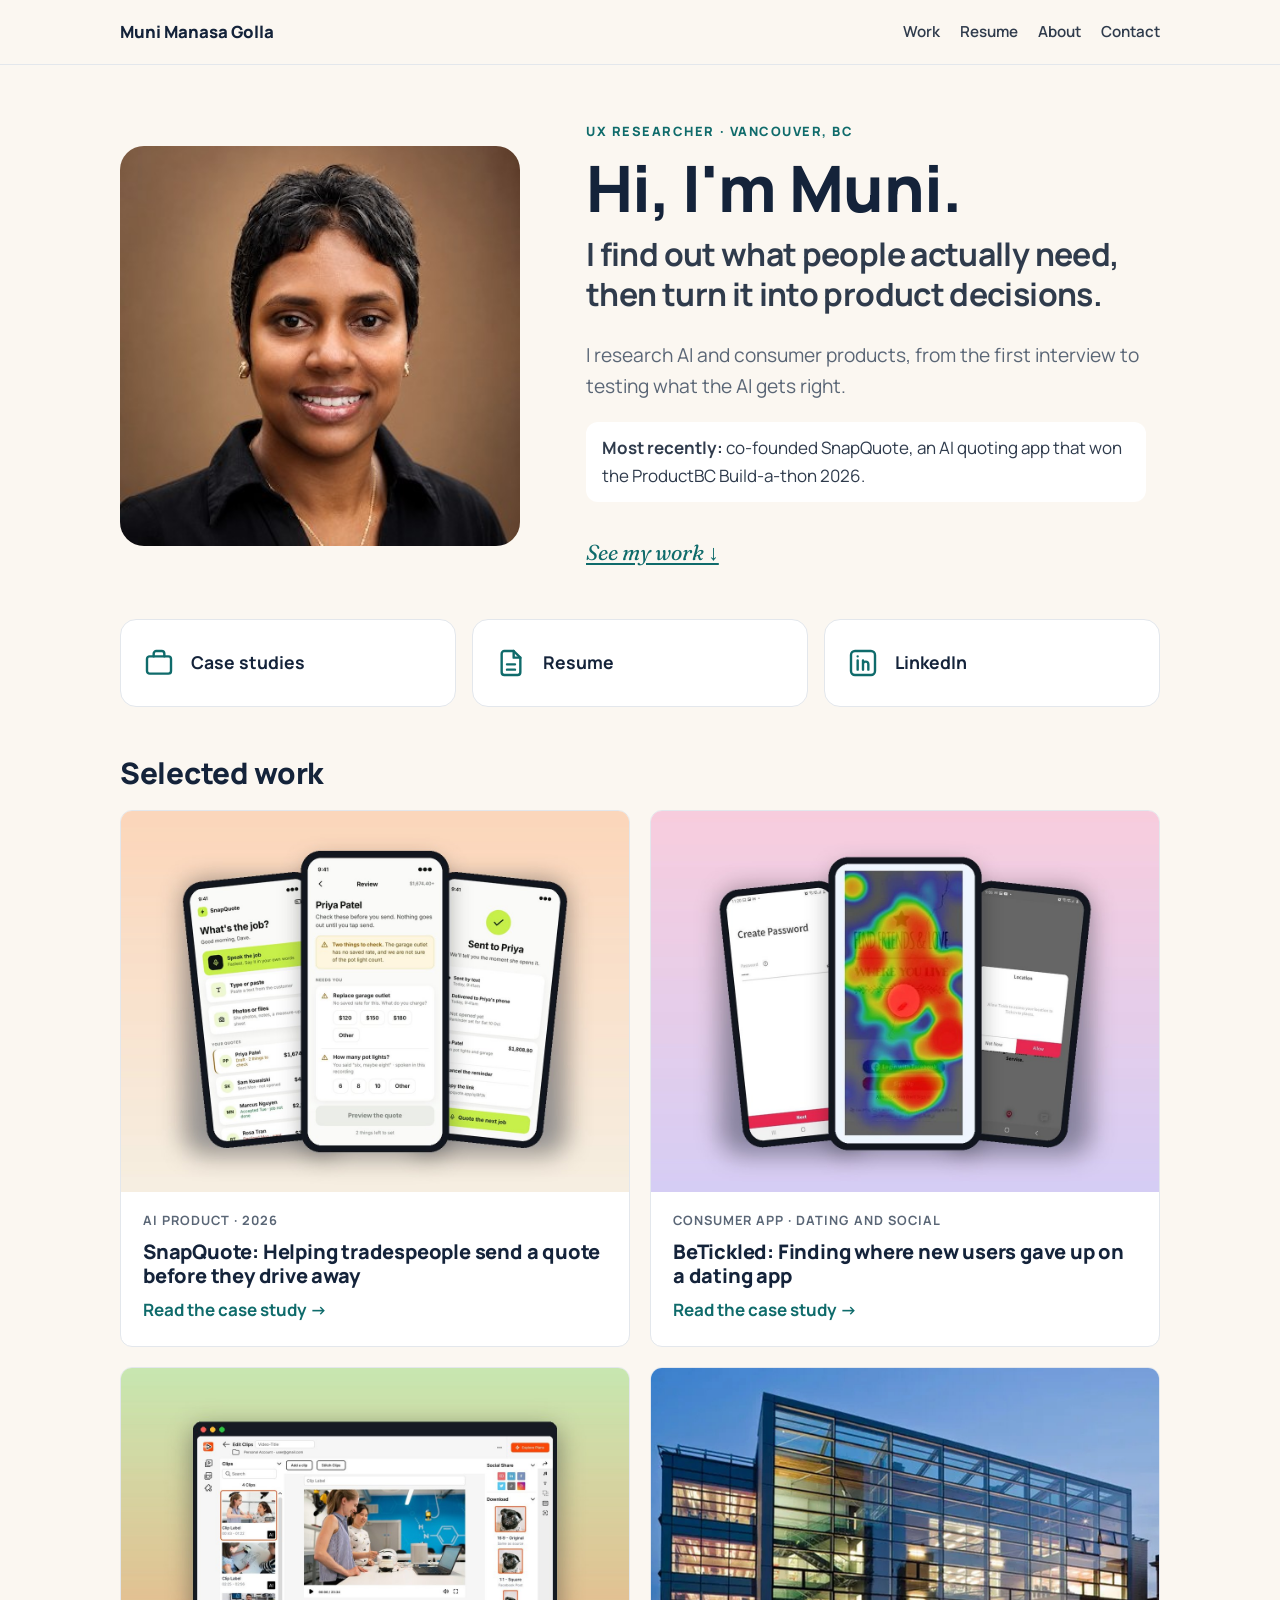
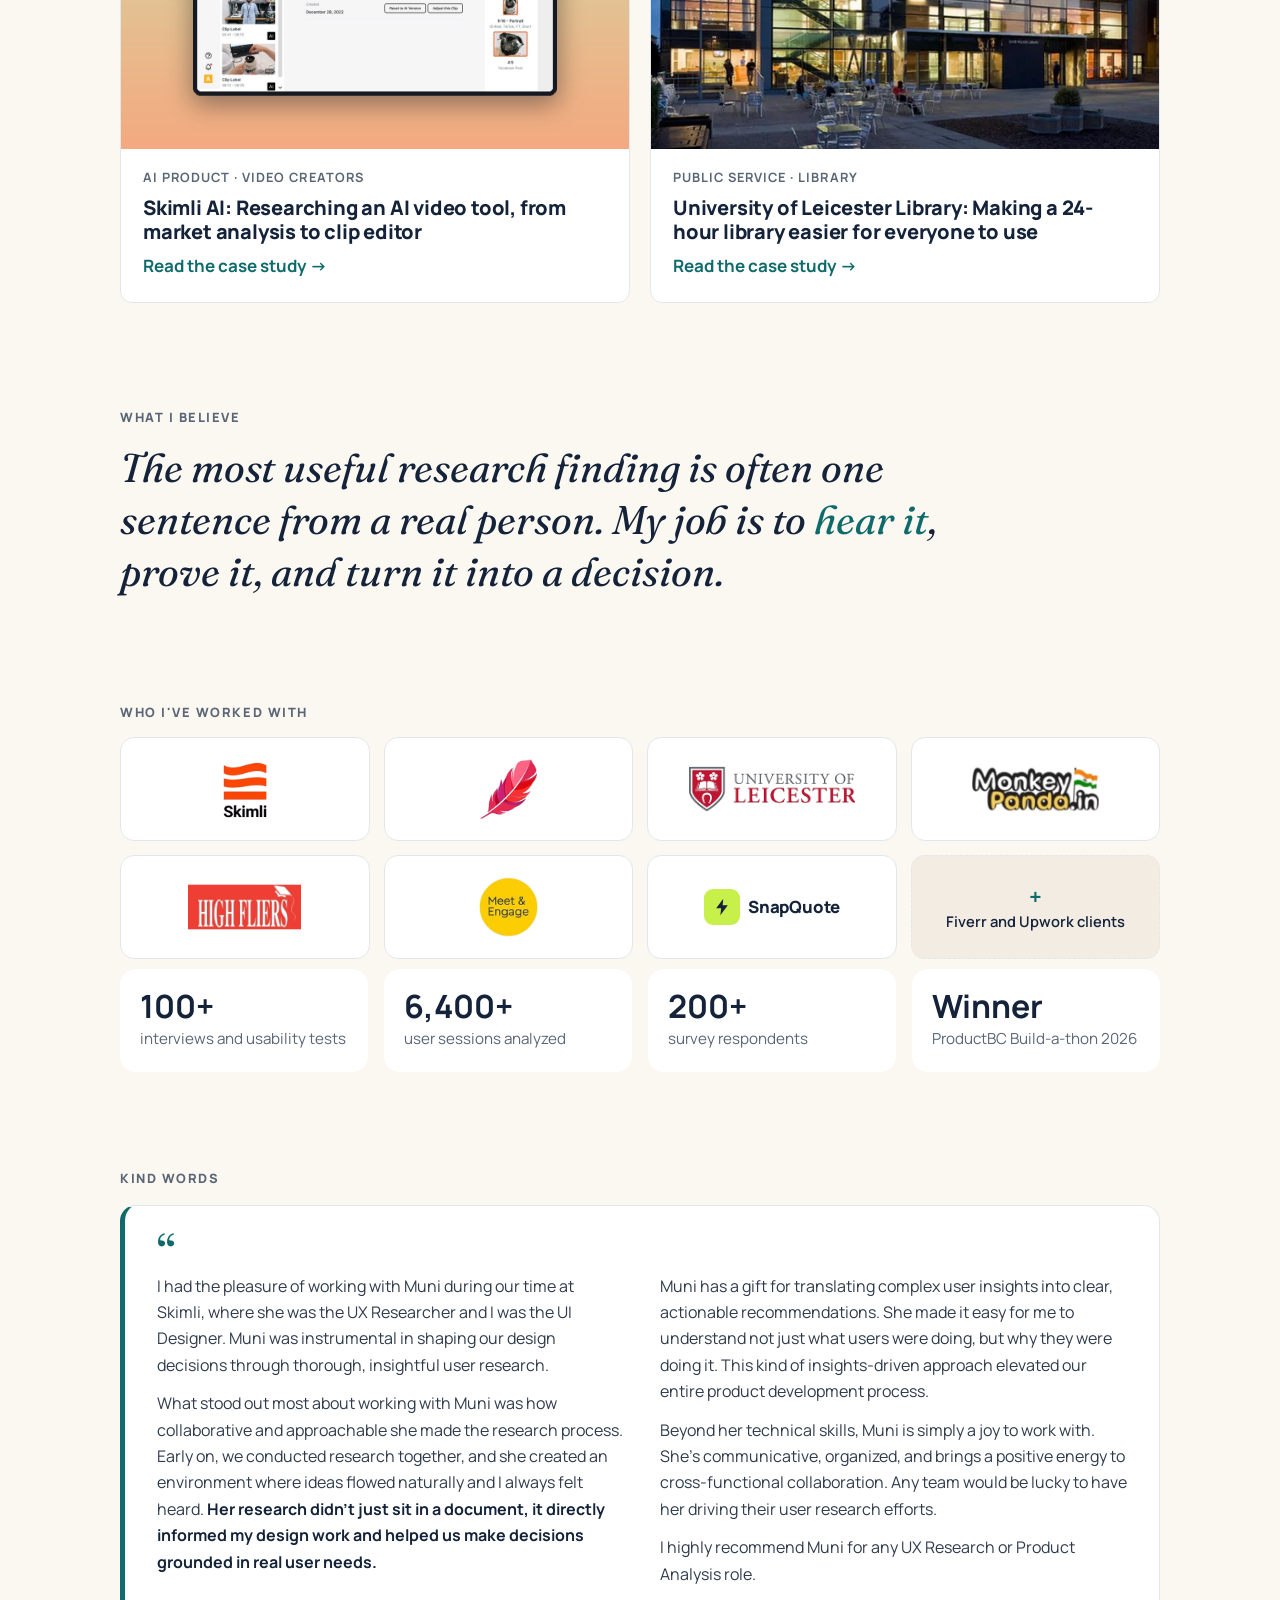
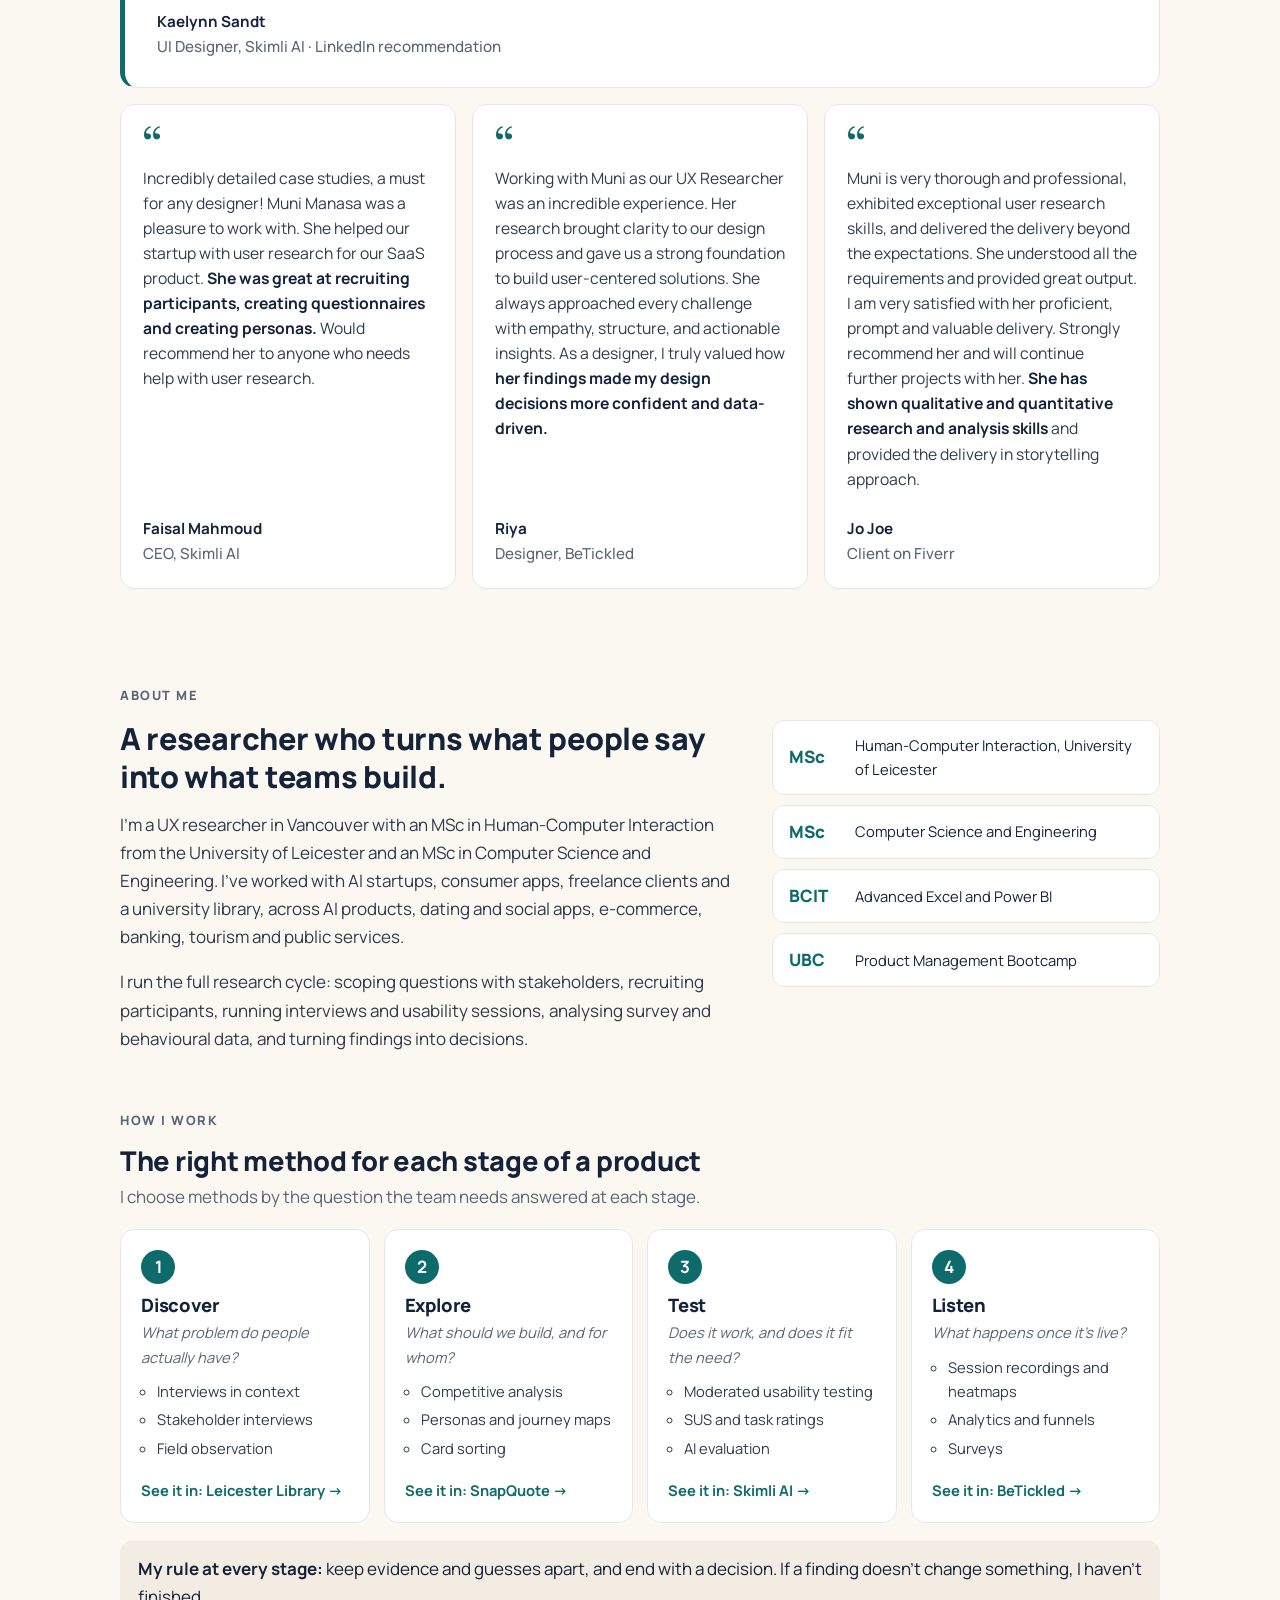
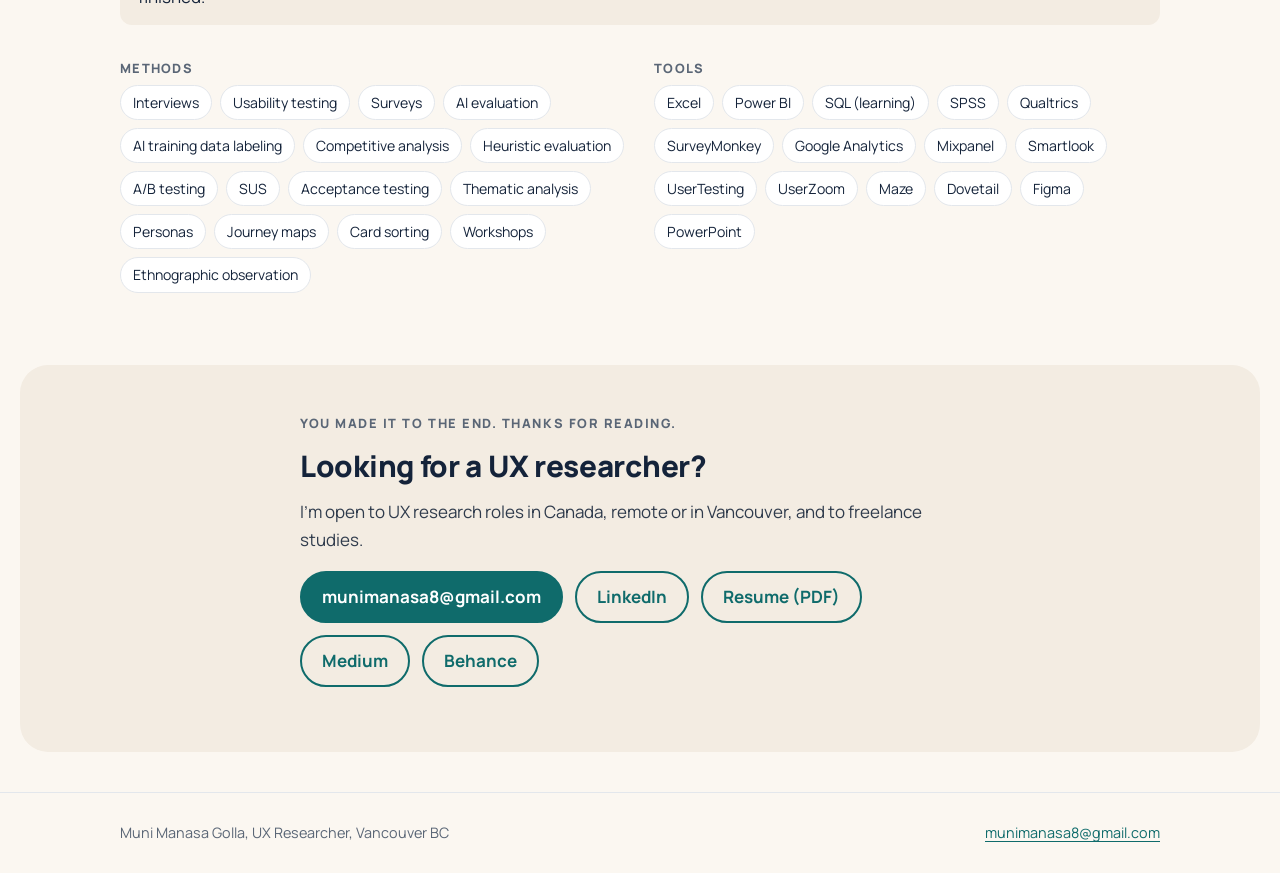
==== commit 32a4cb07: "Add files via upload" ====
--- a/index.html
+++ b/index.html
@@ -23,7 +23,7 @@
 </div></header>
 <main id="main">
 <section class="hero2"><div class="wrap hero-grid">
-<figure class="portrait"><span class="initials" aria-hidden="true">MG</span><img src="img/muni.jpg" alt="Portrait of Muni Manasa Golla" width="360" height="360" onerror="this.remove()"></figure>
+<figure class="portrait"><span class="initials" aria-hidden="true">MG</span><img src="muni.jpg" alt="Portrait of Muni Manasa Golla" width="360" height="360" onerror="this.remove()"></figure>
 <div>
 <p class="eyebrow">UX Researcher · Vancouver, BC</p>
 <h1 class="hi">Hi, I'm Muni.<br><span>I find out what people actually need, then turn it into product decisions.</span></h1>
@@ -43,25 +43,25 @@
 <h2 id="work-h">Selected work</h2>
 <div class="cards">
 <article class="card wcard">
-<div class="wthumb"><img src="img/thumb-snapquote.jpg" alt="" width="1200" height="900" loading="lazy"><span class="wover" aria-hidden="true">SnapQuote: Helping tradespeople send a quote before they drive away</span></div>
+<div class="wthumb"><img src="thumb-snapquote.jpg" alt="" width="1200" height="900" loading="lazy"><span class="wover" aria-hidden="true">SnapQuote: Helping tradespeople send a quote before they drive away</span></div>
 <div class="wbody"><span class="tag">AI product · 2026</span>
 <h3><a href="snapquote.html">SnapQuote: Helping tradespeople send a quote before they drive away</a></h3>
 <span class="more" aria-hidden="true">Read the case study &rarr;</span></div>
 </article>
 <article class="card wcard">
-<div class="wthumb"><img src="img/thumb-betickled.jpg" alt="" width="1200" height="900" loading="lazy"><span class="wover" aria-hidden="true">BeTickled: Finding where new users gave up on a dating app</span></div>
+<div class="wthumb"><img src="thumb-betickled.jpg" alt="" width="1200" height="900" loading="lazy"><span class="wover" aria-hidden="true">BeTickled: Finding where new users gave up on a dating app</span></div>
 <div class="wbody"><span class="tag">Consumer app · Dating and social</span>
 <h3><a href="betickled.html">BeTickled: Finding where new users gave up on a dating app</a></h3>
 <span class="more" aria-hidden="true">Read the case study &rarr;</span></div>
 </article>
 <article class="card wcard">
-<div class="wthumb"><img src="img/thumb-skimli.jpg" alt="" width="1200" height="900" loading="lazy"><span class="wover" aria-hidden="true">Skimli AI: Researching an AI video tool, from market analysis to clip editor</span></div>
+<div class="wthumb"><img src="thumb-skimli.jpg" alt="" width="1200" height="900" loading="lazy"><span class="wover" aria-hidden="true">Skimli AI: Researching an AI video tool, from market analysis to clip editor</span></div>
 <div class="wbody"><span class="tag">AI product · Video creators</span>
 <h3><a href="skimli.html">Skimli AI: Researching an AI video tool, from market analysis to clip editor</a></h3>
 <span class="more" aria-hidden="true">Read the case study &rarr;</span></div>
 </article>
 <article class="card wcard">
-<div class="wthumb"><img src="img/thumb-leicester.jpg" alt="" width="1200" height="900" loading="lazy"><span class="wover" aria-hidden="true">University of Leicester Library: Making a 24-hour library easier for everyone to use</span></div>
+<div class="wthumb"><img src="thumb-leicester.jpg" alt="" width="1200" height="900" loading="lazy"><span class="wover" aria-hidden="true">University of Leicester Library: Making a 24-hour library easier for everyone to use</span></div>
 <div class="wbody"><span class="tag">Public service · Library</span>
 <h3><a href="leicester.html">University of Leicester Library: Making a 24-hour library easier for everyone to use</a></h3>
 <span class="more" aria-hidden="true">Read the case study &rarr;</span></div>
@@ -76,7 +76,7 @@
 
 <section class="section" aria-labelledby="with-h"><div class="wrap">
 <p class="label" id="with-h">Who I've worked with</p>
-<ul class="logos"><li><a href="skimli.html"><img src="img/logo-skimli.png" alt="Skimli AI" title="Skimli AI" loading="lazy"></a></li><li><a href="betickled.html"><img src="img/logo-betickled.png" alt="BeTickled" title="BeTickled" loading="lazy"></a></li><li><a href="leicester.html"><img src="img/logo-leicester.png" alt="University of Leicester" title="University of Leicester" loading="lazy"></a></li><li><img src="img/logo-monkeypanda.png" alt="Monkey Panda" title="Monkey Panda" loading="lazy"></li><li><img src="img/logo-highfliers.png" alt="High Fliers" title="High Fliers" loading="lazy"></li><li><img src="img/logo-meetengage.png" alt="Meet &amp; Engage" title="Meet &amp; Engage" loading="lazy"></li><li class="wordmark-sq"><a href="snapquote.html" title="SnapQuote"><span class="sq-icon" aria-hidden="true"><svg viewBox="0 0 24 24"><path d="M13.5 2 5 13.5h6L10 22l9-12h-6.2z" fill="#14233a"/></svg></span>SnapQuote</a></li><li class="more-clients"><span><b>+</b> Fiverr and Upwork clients</span></li></ul>
+<ul class="logos"><li><a href="skimli.html"><img src="logo-skimli.png" alt="Skimli AI" title="Skimli AI" loading="lazy"></a></li><li><a href="betickled.html"><img src="logo-betickled.png" alt="BeTickled" title="BeTickled" loading="lazy"></a></li><li><a href="leicester.html"><img src="logo-leicester.png" alt="University of Leicester" title="University of Leicester" loading="lazy"></a></li><li><img src="logo-monkeypanda.png" alt="Monkey Panda" title="Monkey Panda" loading="lazy"></li><li><img src="logo-highfliers.png" alt="High Fliers" title="High Fliers" loading="lazy"></li><li><img src="logo-meetengage.png" alt="Meet &amp; Engage" title="Meet &amp; Engage" loading="lazy"></li><li class="wordmark-sq"><a href="snapquote.html" title="SnapQuote"><span class="sq-icon" aria-hidden="true"><svg viewBox="0 0 24 24"><path d="M13.5 2 5 13.5h6L10 22l9-12h-6.2z" fill="#14233a"/></svg></span>SnapQuote</a></li><li class="more-clients"><span><b>+</b> Fiverr and Upwork clients</span></li></ul>
 <ul class="stats">
 <li><b>100+</b><span>interviews and usability tests</span></li>
 <li><b>6,400+</b><span>user sessions analyzed</span></li>
